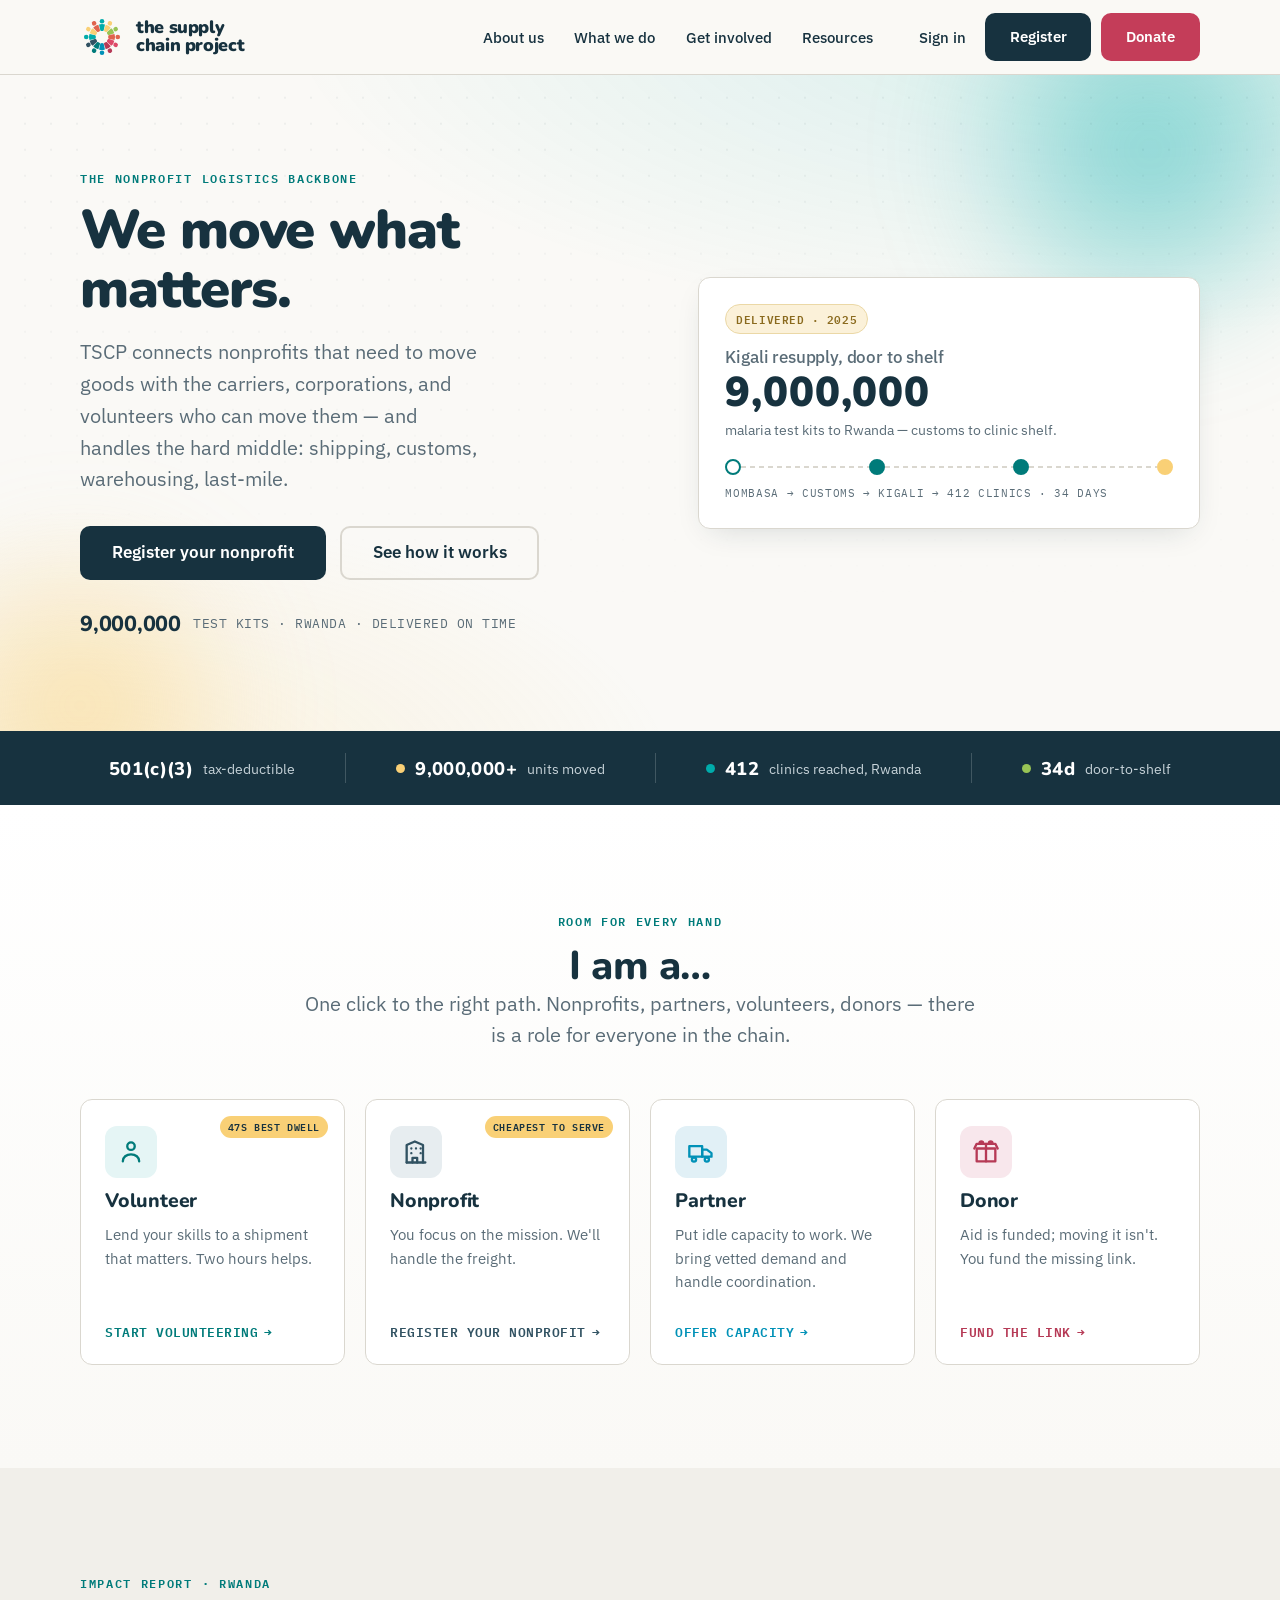
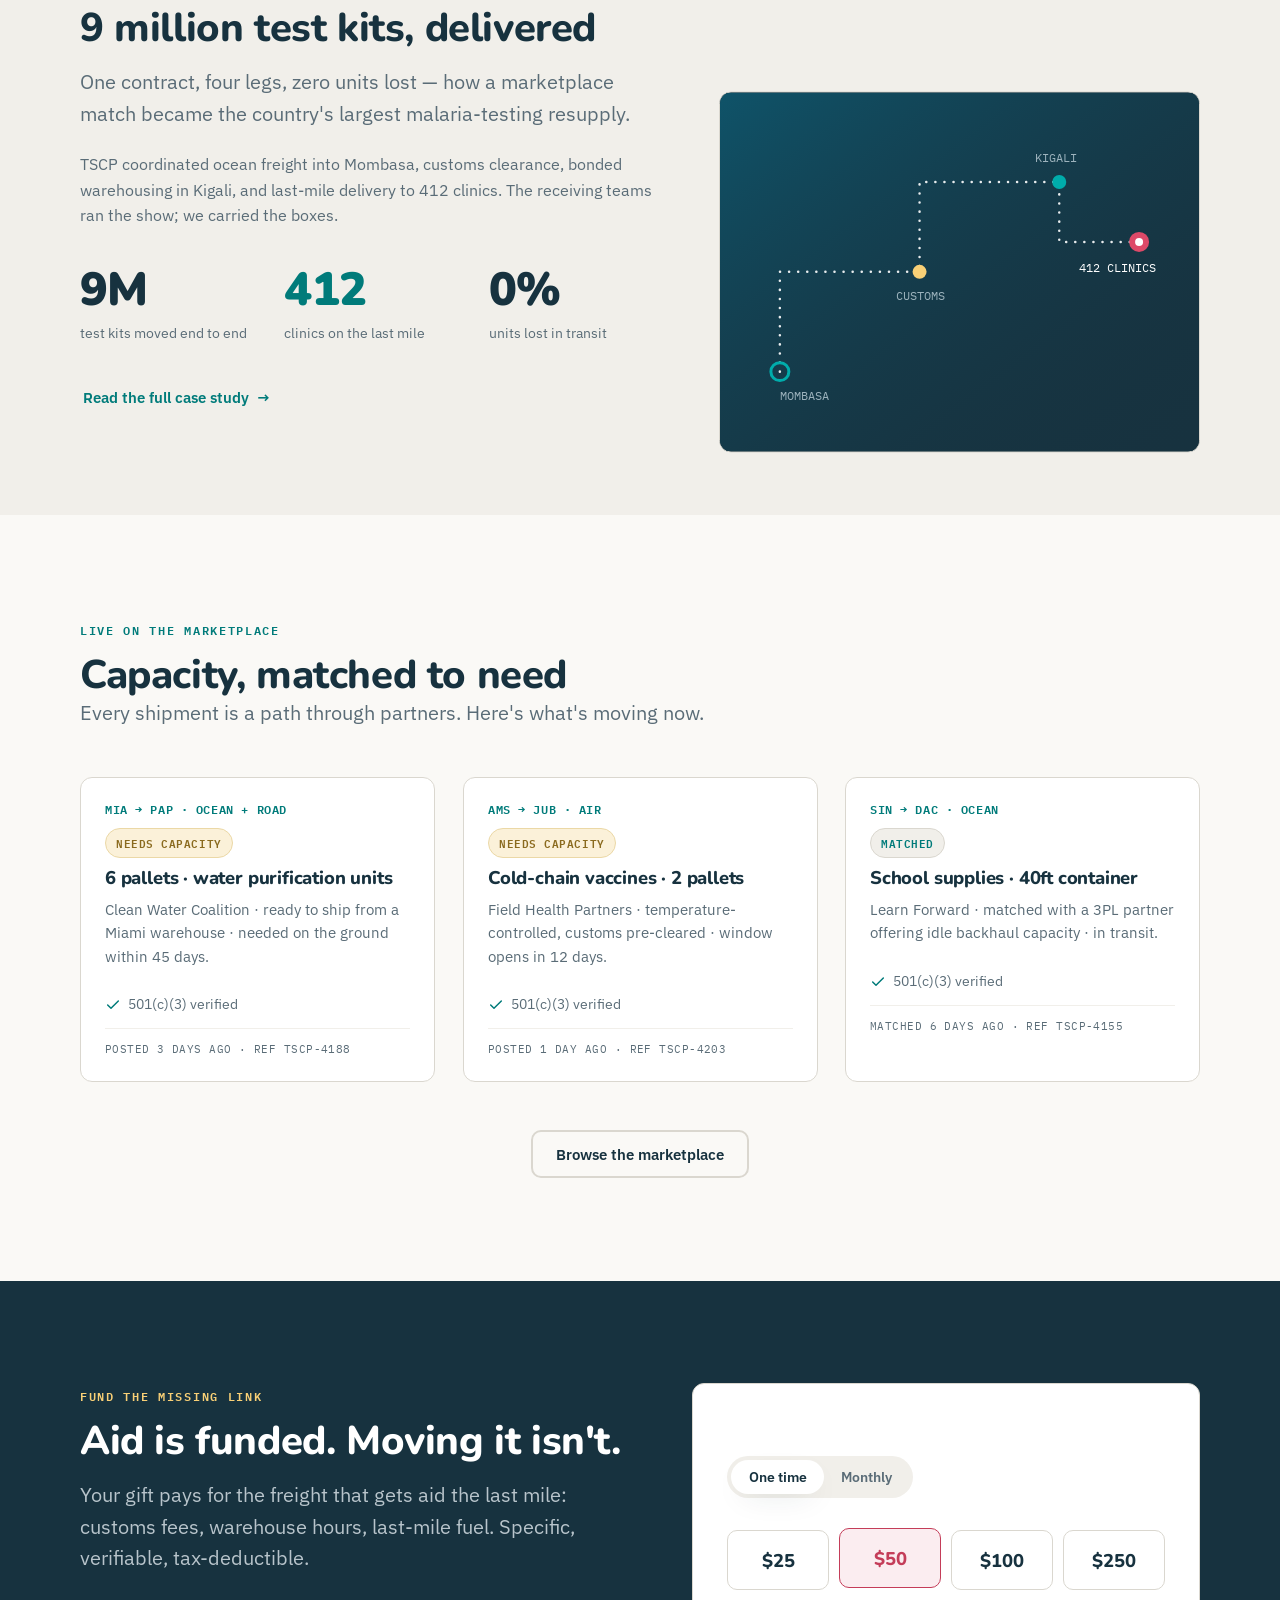
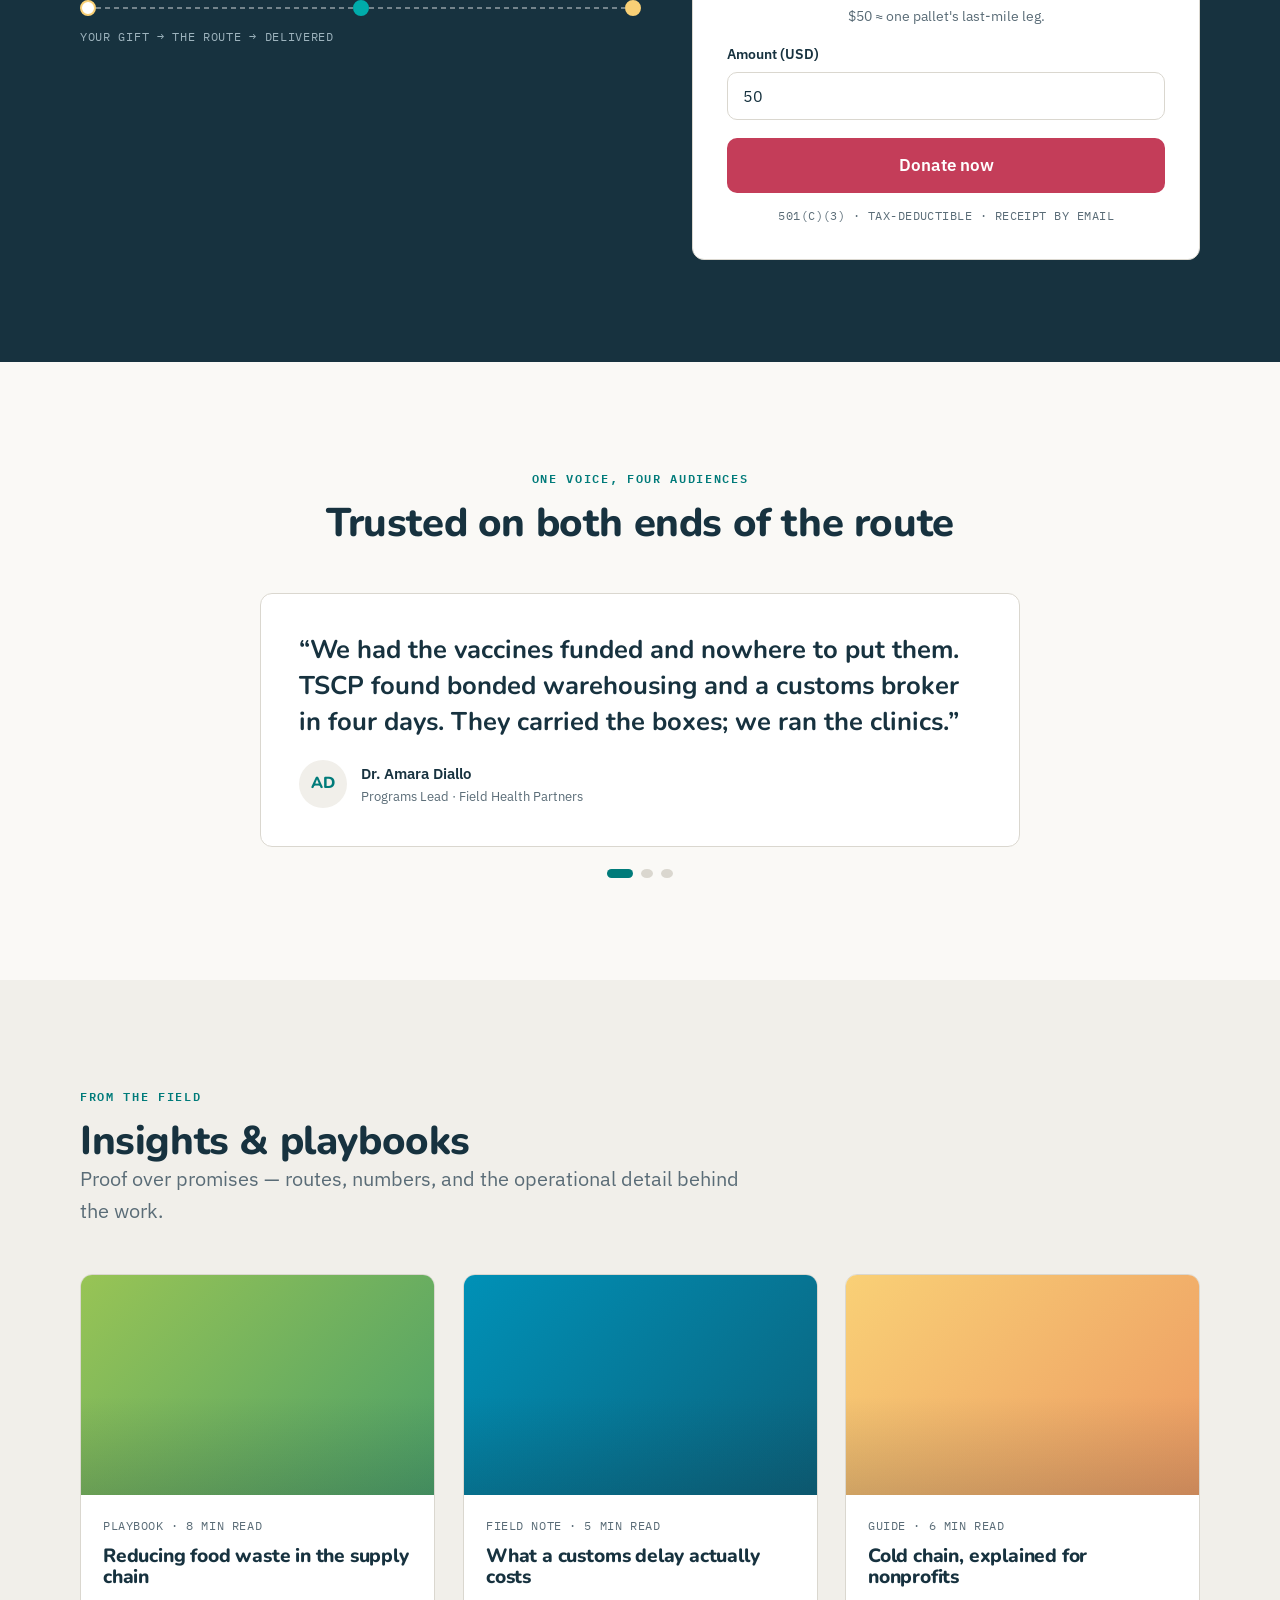
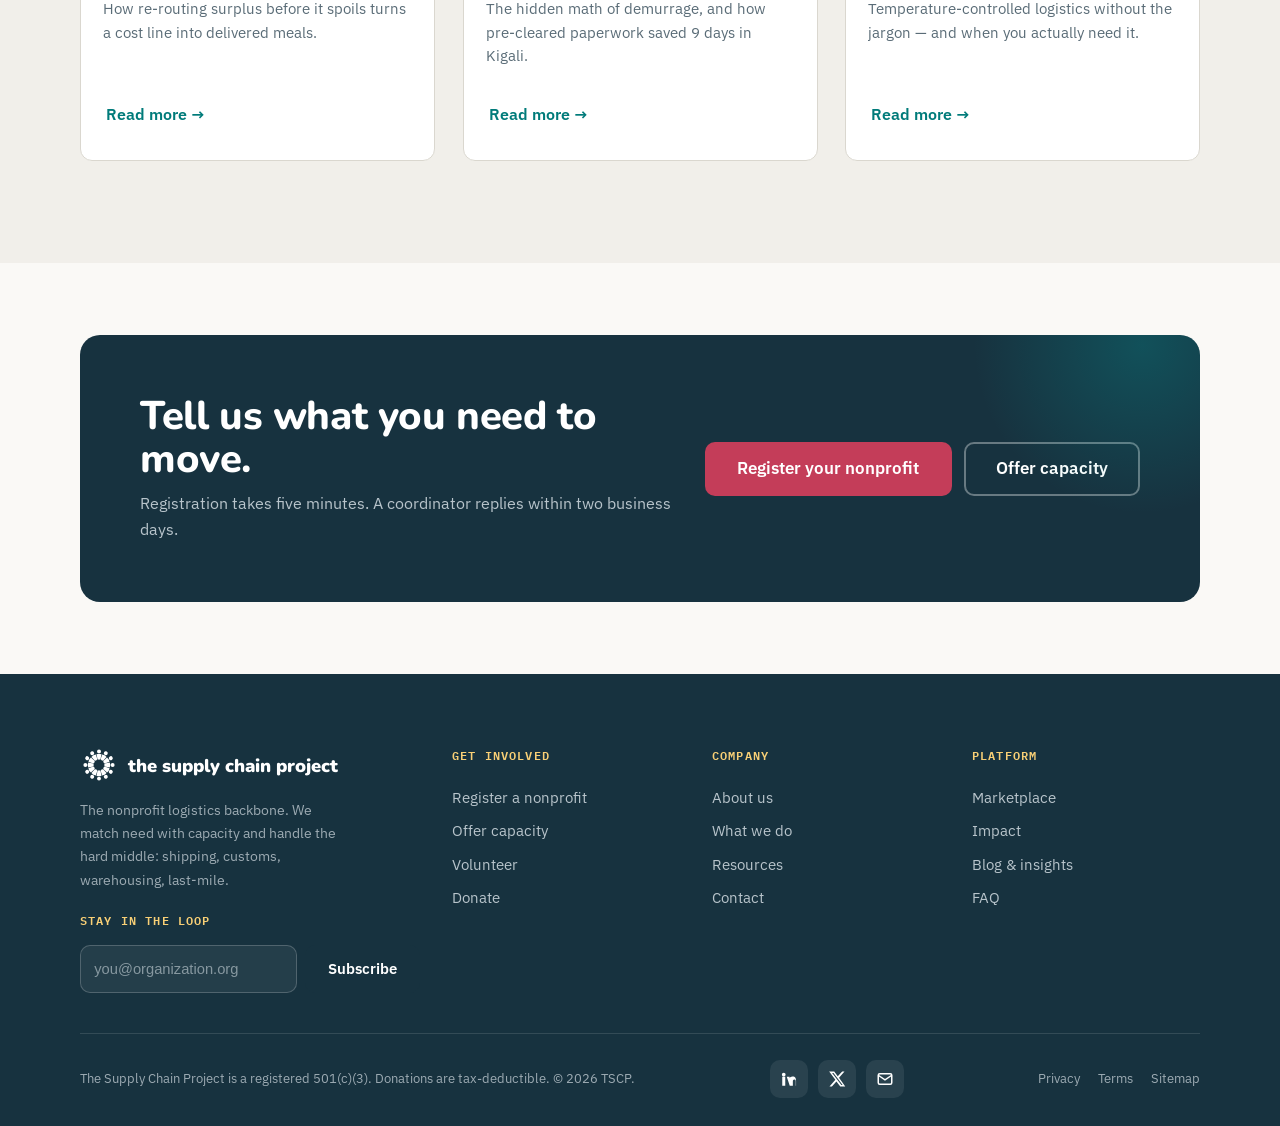
==== index.html @ 17cadeb1 "files added" ====
<!DOCTYPE html>
<html lang="en">
<head>
<meta charset="UTF-8">
<meta name="viewport" content="width=device-width, initial-scale=1.0">
<title>Nonprofit Logistics, Handled | The Supply Chain Project</title>
<meta name="description" content="TSCP connects nonprofits that need to move goods with the carriers, corporations, and volunteers who can move them — and handles the hard middle: shipping, customs, warehousing, last-mile.">
<link rel="canonical" href="https://tscp.org/">
<link rel="icon" href="images/logo/tscp-mark-full-color.svg" type="image/svg+xml">
<link rel="preconnect" href="https://fonts.googleapis.com">
<link rel="preconnect" href="https://fonts.gstatic.com" crossorigin>
<link href="https://fonts.googleapis.com/css2?family=Nunito:wght@700;800;900&family=IBM+Plex+Sans:wght@400;500;600&family=IBM+Plex+Mono:wght@400;500;600&display=swap" rel="stylesheet">
<link rel="stylesheet" href="css/styles.css">
<link rel="stylesheet" href="css/responsive.css">
<script type="application/ld+json">
{"@context":"https://schema.org","@type":"NGO","name":"The Supply Chain Project","alternateName":"TSCP","url":"https://tscp.org/","logo":"https://tscp.org/images/logo/tscp-logo-navy.svg","description":"The nonprofit logistics backbone — matching mission with capacity: shipping, customs, warehousing, last-mile.","sameAs":["https://www.linkedin.com/","https://twitter.com/"]}
</script>
</head>
<body>
<a class="skip" href="#main">Skip to content</a>

<!-- ============ HEADER (persistent, every page) ============ -->
<header class="site-header" data-header>
  <div class="container nav">
    <a class="brand" href="index.html" aria-label="The Supply Chain Project — home">
      <img src="images/logo/tscp-mark-full-color.svg" alt="" width="44" height="44">
      <span class="wordmark">the supply<br>chain project</span>
    </a>
    <nav class="nav-links" data-nav-links aria-label="Primary">
      <a href="about.html">About us</a>
      <a href="what-we-do.html">What we do</a>
      <a href="#router">Get involved</a>
      <a href="resources.html">Resources</a>
      <a class="signin" href="#" style="display:none">Sign in</a>
    </nav>
    <div class="nav-actions">
      <a class="signin" href="#">Sign in</a>
      <a class="btn btn-primary" href="nonprofit.html" data-track-click="nav_register">Register</a>
      <a class="btn btn-action" href="donate.html" data-track-click="nav_donate">Donate</a>
      <button class="menu-toggle" data-menu-toggle aria-label="Open menu" aria-expanded="false">
        <svg viewBox="0 0 24 24" fill="none" stroke="currentColor" stroke-width="2.2" stroke-linecap="round"><path d="M3 6h18M3 12h18M3 18h18"/></svg>
      </button>
    </div>
  </div>
</header>
<div class="nav-backdrop" data-nav-backdrop></div>

<main id="main">

  <!-- ============ 02 HERO ============ -->
  <section class="hero hero--home">
    <div class="container hero-grid">
      <div class="hero-copy">
        <span class="overline">The nonprofit logistics backbone</span>
        <h1>We move what matters.</h1>
        <p class="lead">TSCP connects nonprofits that need to move goods with the carriers, corporations, and volunteers who can move them — and handles the hard middle: shipping, customs, warehousing, last-mile.</p>
        <div class="hero-cta">
          <a class="btn btn-primary btn-lg" href="nonprofit.html" data-track-click="hero_register">Register your nonprofit</a>
          <a class="btn btn-secondary btn-lg" href="what-we-do.html">See how it works</a>
        </div>
        <div class="hero-proof">
          <b class="data">9,000,000</b>
          <span>test kits · Rwanda · delivered on time</span>
        </div>
      </div>
      <div class="hero-visual reveal">
        <div class="hero-card">
          <span class="chip gold">Delivered · 2025</span>
          <h3 style="margin:14px 0 6px;font-size:1.05rem;color:var(--slate);font-family:var(--font-body);font-weight:500">Kigali resupply, door to shelf</h3>
          <div class="data" style="font-family:var(--font-display);font-weight:900;font-size:2.6rem;color:var(--navy);line-height:1">9,000,000</div>
          <p style="font-size:.9rem;color:var(--slate);margin-top:4px">malaria test kits to Rwanda — customs to clinic shelf.</p>
          <!-- Route motif: origin -> waypoints -> delivered -->
          <div class="route-steps" style="margin-top:18px" aria-hidden="true">
            <span class="route-step origin"><span class="rdot"></span></span>
            <span class="route-line"></span>
            <span class="route-step done"><span class="rdot"></span></span>
            <span class="route-line"></span>
            <span class="route-step done"><span class="rdot"></span></span>
            <span class="route-line"></span>
            <span class="route-step done"><span class="rdot" style="background:var(--gold);border-color:var(--gold)"></span></span>
          </div>
          <div class="data" style="font-size:.68rem;letter-spacing:.06em;text-transform:uppercase;color:var(--slate);margin-top:10px">Mombasa → customs → Kigali → 412 clinics · 34 days</div>
        </div>
      </div>
    </div>
  </section>

  <!-- ============ 03 TRUST STRIP ============ -->
  <div class="trust-strip">
    <div class="container">
      <div class="trust-item"><b class="data">501(c)(3)</b><span>tax-deductible</span></div>
      <div class="trust-divider"></div>
      <div class="trust-item"><span class="dot" style="background:var(--gold)"></span><b class="data" data-count="9000000" data-suffix="+">0</b><span>units moved</span></div>
      <div class="trust-divider"></div>
      <div class="trust-item"><span class="dot" style="background:var(--teal)"></span><b class="data" data-count="412">0</b><span>clinics reached, Rwanda</span></div>
      <div class="trust-divider"></div>
      <div class="trust-item"><span class="dot" style="background:var(--leaf)"></span><b class="data" data-count="34" data-suffix="d">0</b><span>door-to-shelf</span></div>
    </div>
  </div>

  <!-- ============ 04 AUDIENCE ROUTER (the core) ============ -->
  <section class="section router" id="router">
    <div class="container">
      <div class="section-head center">
        <span class="overline">Room for every hand</span>
        <h2>I am a&hellip;</h2>
        <p class="lead">One click to the right path. Nonprofits, partners, volunteers, donors — there is a role for everyone in the chain.</p>
      </div>
      <div class="router-cards">

        <a class="route-card rc-volunteer reveal" href="volunteer.html" data-track-click="router_volunteer">
          <span class="proven">47s best dwell</span>
          <span class="rc-icon">
            <svg viewBox="0 0 24 24" fill="none" stroke="currentColor" stroke-width="2" stroke-linecap="round" stroke-linejoin="round"><circle cx="12" cy="7" r="3.2"/><path d="M5 20c0-3.6 3.1-6 7-6s7 2.4 7 6"/></svg>
          </span>
          <h3>Volunteer</h3>
          <p>Lend your skills to a shipment that matters. Two hours helps.</p>
          <span class="rc-go">Start volunteering <span class="arw">&rarr;</span></span>
        </a>

        <a class="route-card rc-nonprofit reveal" href="nonprofit.html" data-track-click="router_nonprofit">
          <span class="proven">Cheapest to serve</span>
          <span class="rc-icon">
            <svg viewBox="0 0 24 24" fill="none" stroke="currentColor" stroke-width="2" stroke-linecap="round" stroke-linejoin="round"><path d="M4 21V6l7-3 7 3v15"/><path d="M4 21h16"/><path d="M9 21v-4h4v4"/><path d="M8 9h.01M12 9h.01M16 9h.01M8 13h.01M16 13h.01"/></svg>
          </span>
          <h3>Nonprofit</h3>
          <p>You focus on the mission. We'll handle the freight.</p>
          <span class="rc-go">Register your nonprofit <span class="arw">&rarr;</span></span>
        </a>

        <a class="route-card rc-partner reveal" href="partner.html" data-track-click="router_partner">
          <span class="rc-icon">
            <svg viewBox="0 0 24 24" fill="none" stroke="currentColor" stroke-width="2" stroke-linecap="round" stroke-linejoin="round"><path d="M2 7h11v9H2z"/><path d="M13 10h4l4 3v3h-8z"/><circle cx="6" cy="18.5" r="1.8"/><circle cx="17" cy="18.5" r="1.8"/></svg>
          </span>
          <h3>Partner</h3>
          <p>Put idle capacity to work. We bring vetted demand and handle coordination.</p>
          <span class="rc-go">Offer capacity <span class="arw">&rarr;</span></span>
        </a>

        <a class="route-card rc-donor reveal" href="donate.html" data-track-click="router_donor">
          <span class="rc-icon">
            <svg viewBox="0 0 24 24" fill="none" stroke="currentColor" stroke-width="2" stroke-linecap="round" stroke-linejoin="round"><path d="M4 9h16v11H4z"/><path d="M2 9l2-4h16l2 4"/><path d="M12 5v15"/><path d="M8 5c-1.5 0-2.5-2 0-2s1.5 2 0 2zM16 5c1.5 0 2.5-2 0-2s-1.5 2 0 2z"/></svg>
          </span>
          <h3>Donor</h3>
          <p>Aid is funded; moving it isn't. You fund the missing link.</p>
          <span class="rc-go">Fund the link <span class="arw">&rarr;</span></span>
        </a>

      </div>
    </div>
  </section>

  <!-- ============ 05 IMPACT / CASE STUDY ============ -->
  <section class="section section--mist">
    <div class="container impact-feature">
      <div class="impact-copy reveal">
        <span class="overline">Impact report · Rwanda</span>
        <h2>9 million test kits, delivered</h2>
        <p class="lead" style="margin:1rem 0 1.4rem">One contract, four legs, zero units lost — how a marketplace match became the country's largest malaria-testing resupply.</p>
        <p style="color:var(--slate)">TSCP coordinated ocean freight into Mombasa, customs clearance, bonded warehousing in Kigali, and last-mile delivery to 412 clinics. The receiving teams ran the show; we carried the boxes.</p>
        <div class="stats" style="grid-template-columns:repeat(3,1fr);margin-top:2rem">
          <div class="stat"><div class="num data" data-count="9" data-suffix="M">0</div><div class="label">test kits moved end to end</div></div>
          <div class="stat"><div class="num data teal" data-count="412">0</div><div class="label">clinics on the last mile</div></div>
          <div class="stat"><div class="num data" data-count="0" data-suffix="%">0</div><div class="label">units lost in transit</div></div>
        </div>
        <a class="btn btn-quiet mt-2" href="about.html">Read the full case study <span class="arw">&rarr;</span></a>
      </div>
      <div class="impact-media reveal" aria-hidden="true">
        <!-- On-brand illustrative route panel (swap for a licensed photograph with the Harbor scrim) -->
        <svg viewBox="0 0 480 360" width="100%" height="100%" preserveAspectRatio="xMidYMid slice" style="display:block">
          <rect width="480" height="360" fill="#17323F"/>
          <rect width="480" height="360" fill="url(#g1)"/>
          <defs><linearGradient id="g1" x1="0" y1="0" x2="1" y2="1"><stop offset="0" stop-color="#0091B7" stop-opacity=".35"/><stop offset="1" stop-color="#17323F" stop-opacity="0"/></linearGradient></defs>
          <!-- route -->
          <g fill="none" stroke="#FFFFFF" stroke-width="2.5" stroke-linecap="round" stroke-dasharray="0.1 9" opacity=".9">
            <polyline points="60,280 60,180 200,180 200,90 340,90 340,150 420,150"/>
          </g>
          <circle cx="60" cy="280" r="9" fill="none" stroke="#00ACAB" stroke-width="3"/>
          <circle cx="200" cy="180" r="7" fill="#F9D076"/>
          <circle cx="340" cy="90" r="7" fill="#00ACAB"/>
          <circle cx="420" cy="150" r="10" fill="#DD4968"/><circle cx="420" cy="150" r="4" fill="#fff"/>
          <text x="60" y="308" fill="#9DB3BD" font-family="'IBM Plex Mono',monospace" font-size="12">MOMBASA</text>
          <text x="176" y="208" fill="#9DB3BD" font-family="'IBM Plex Mono',monospace" font-size="12">CUSTOMS</text>
          <text x="316" y="70" fill="#9DB3BD" font-family="'IBM Plex Mono',monospace" font-size="12">KIGALI</text>
          <text x="360" y="180" fill="#fff" font-family="'IBM Plex Mono',monospace" font-size="12">412 CLINICS</text>
        </svg>
      </div>
    </div>
  </section>

  <!-- ============ MARKETPLACE: live needs (deep links, holds attention) ============ -->
  <section class="section">
    <div class="container">
      <div class="section-head">
        <span class="overline">Live on the marketplace</span>
        <h2>Capacity, matched to need</h2>
        <p class="lead">Every shipment is a path through partners. Here's what's moving now.</p>
      </div>
      <div class="grid g-3">
        <div class="need-card reveal">
          <span class="route-chip data">MIA &rarr; PAP · ocean + road</span>
          <span class="chip gold">Needs capacity</span>
          <h3>6 pallets · water purification units</h3>
          <p style="color:var(--slate);font-size:.92rem">Clean Water Coalition · ready to ship from a Miami warehouse · needed on the ground within 45 days.</p>
          <span class="verify"><svg viewBox="0 0 24 24" fill="none" stroke="currentColor" stroke-width="2.2" stroke-linecap="round" stroke-linejoin="round"><path d="M20 6 9 17l-5-5"/></svg> 501(c)(3) verified</span>
          <span class="posted">Posted 3 days ago · ref TSCP-4188</span>
        </div>
        <div class="need-card reveal">
          <span class="route-chip data">AMS &rarr; JUB · air</span>
          <span class="chip gold">Needs capacity</span>
          <h3>Cold-chain vaccines · 2 pallets</h3>
          <p style="color:var(--slate);font-size:.92rem">Field Health Partners · temperature-controlled, customs pre-cleared · window opens in 12 days.</p>
          <span class="verify"><svg viewBox="0 0 24 24" fill="none" stroke="currentColor" stroke-width="2.2" stroke-linecap="round" stroke-linejoin="round"><path d="M20 6 9 17l-5-5"/></svg> 501(c)(3) verified</span>
          <span class="posted">Posted 1 day ago · ref TSCP-4203</span>
        </div>
        <div class="need-card reveal">
          <span class="route-chip data">SIN &rarr; DAC · ocean</span>
          <span class="chip">Matched</span>
          <h3>School supplies · 40ft container</h3>
          <p style="color:var(--slate);font-size:.92rem">Learn Forward · matched with a 3PL partner offering idle backhaul capacity · in transit.</p>
          <span class="verify"><svg viewBox="0 0 24 24" fill="none" stroke="currentColor" stroke-width="2.2" stroke-linecap="round" stroke-linejoin="round"><path d="M20 6 9 17l-5-5"/></svg> 501(c)(3) verified</span>
          <span class="posted">Matched 6 days ago · ref TSCP-4155</span>
        </div>
      </div>
      <div class="text-center mt-3">
        <a class="btn btn-secondary" href="partner.html">Browse the marketplace</a>
      </div>
    </div>
  </section>

  <!-- ============ 06 DONATION BLOCK ============ -->
  <section class="section section--navy">
    <div class="container lp-split">
      <div class="reveal">
        <span class="overline on-dark">Fund the missing link</span>
        <h2>Aid is funded. Moving it isn't.</h2>
        <p class="lead" style="margin-top:1rem">Your gift pays for the freight that gets aid the last mile: customs fees, warehouse hours, last-mile fuel. Specific, verifiable, tax-deductible.</p>
        <div class="route-steps" style="margin-top:26px" aria-hidden="true">
          <span class="route-step origin"><span class="rdot" style="border-color:var(--gold)"></span></span>
          <span class="route-line" style="background-image:linear-gradient(90deg,rgba(255,255,255,.4) 60%,transparent 0)"></span>
          <span class="route-step done"><span class="rdot" style="background:var(--teal);border-color:var(--teal)"></span></span>
          <span class="route-line" style="background-image:linear-gradient(90deg,rgba(255,255,255,.4) 60%,transparent 0)"></span>
          <span class="route-step done"><span class="rdot" style="background:var(--gold);border-color:var(--gold)"></span></span>
        </div>
        <p class="data" style="font-size:.72rem;letter-spacing:.06em;text-transform:uppercase;color:#9DB3BD;margin-top:12px">Your gift &rarr; the route &rarr; delivered</p>
      </div>

      <div class="donate-module" data-donate>
        <h3 style="font-size:1.25rem">Give to the freight fund</h3>
        <div class="toggle mt-1" role="group" aria-label="Gift frequency">
          <button type="button" class="active">One time</button>
          <button type="button">Monthly</button>
        </div>
        <div class="amount-grid">
          <button type="button" class="amount" data-value="25">$25</button>
          <button type="button" class="amount active" data-value="50">$50</button>
          <button type="button" class="amount" data-value="100">$100</button>
          <button type="button" class="amount" data-value="250">$250</button>
        </div>
        <p class="amount-hint">$50 ≈ one pallet's last-mile leg.</p>
        <form data-convert-form data-event="donate_start" data-page="/donate">
          <div class="field">
            <label for="d-amount">Amount (USD)</label>
            <input id="d-amount" type="number" min="1" value="50" data-custom-amount required>
          </div>
          <a class="btn btn-action btn-block btn-lg" href="donate.html" data-track-click="donate_module_cta">Donate now</a>
        </form>
        <p class="form-note">501(c)(3) · tax-deductible · receipt by email</p>
      </div>
    </div>
  </section>

  <!-- ============ TESTIMONIALS ============ -->
  <section class="section">
    <div class="container">
      <div class="section-head center">
        <span class="overline">One voice, four audiences</span>
        <h2>Trusted on both ends of the route</h2>
      </div>
      <div class="slider" data-slider>
        <div class="slider-track">
          <div class="slide"><div class="quote-card" style="max-width:760px;margin-inline:auto">
            <blockquote>&ldquo;We had the vaccines funded and nowhere to put them. TSCP found bonded warehousing and a customs broker in four days. They carried the boxes; we ran the clinics.&rdquo;</blockquote>
            <div class="quote-by"><span class="av">AD</span><div><div class="who">Dr. Amara Diallo</div><div class="role">Programs Lead · Field Health Partners</div></div></div>
          </div></div>
          <div class="slide"><div class="quote-card" style="max-width:760px;margin-inline:auto">
            <blockquote>&ldquo;We had idle backhaul capacity every week. TSCP brought vetted demand and handled all the coordination. Our trucks moved aid instead of air.&rdquo;</blockquote>
            <div class="quote-by"><span class="av">MR</span><div><div class="who">Marcus Reyes</div><div class="role">Operations Director · Meridian 3PL</div></div></div>
          </div></div>
          <div class="slide"><div class="quote-card" style="max-width:760px;margin-inline:auto">
            <blockquote>&ldquo;Two hours a week reviewing customs manifests. It's the most concrete volunteering I've done — I can see exactly which shipment I helped clear.&rdquo;</blockquote>
            <div class="quote-by"><span class="av">SK</span><div><div class="who">Sana Khan</div><div class="role">Volunteer · Logistics student</div></div></div>
          </div></div>
        </div>
        <div class="slider-dots" role="tablist" aria-label="Testimonials"></div>
      </div>
    </div>
  </section>

  <!-- ============ 07 FEATURED CONTENT (deep links) ============ -->
  <section class="section section--mist">
    <div class="container">
      <div class="section-head">
        <span class="overline">From the field</span>
        <h2>Insights &amp; playbooks</h2>
        <p class="lead">Proof over promises — routes, numbers, and the operational detail behind the work.</p>
      </div>
      <div class="grid g-3">
        <a class="card reveal" href="resources.html">
          <div class="card-media" style="background:linear-gradient(135deg,#98C455,#007B7A)"></div>
          <div class="card-body">
            <span class="card-meta">Playbook · 8 min read</span>
            <h3>Reducing food waste in the supply chain</h3>
            <p>How re-routing surplus before it spoils turns a cost line into delivered meals.</p>
            <span class="btn-quiet">Read more <span class="arw">&rarr;</span></span>
          </div>
        </a>
        <a class="card reveal" href="resources.html">
          <div class="card-media" style="background:linear-gradient(135deg,#0091B7,#17323F)"></div>
          <div class="card-body">
            <span class="card-meta">Field note · 5 min read</span>
            <h3>What a customs delay actually costs</h3>
            <p>The hidden math of demurrage, and how pre-cleared paperwork saved 9 days in Kigali.</p>
            <span class="btn-quiet">Read more <span class="arw">&rarr;</span></span>
          </div>
        </a>
        <a class="card reveal" href="resources.html">
          <div class="card-media" style="background:linear-gradient(135deg,#F9D076,#E0644E)"></div>
          <div class="card-body">
            <span class="card-meta">Guide · 6 min read</span>
            <h3>Cold chain, explained for nonprofits</h3>
            <p>Temperature-controlled logistics without the jargon — and when you actually need it.</p>
            <span class="btn-quiet">Read more <span class="arw">&rarr;</span></span>
          </div>
        </a>
      </div>
    </div>
  </section>

  <!-- ============ CTA BAND ============ -->
  <section class="section--tight">
    <div class="container">
      <div class="cta-band reveal">
        <div>
          <h2>Tell us what you need to move.</h2>
          <p>Registration takes five minutes. A coordinator replies within two business days.</p>
        </div>
        <div class="cta-actions">
          <a class="btn btn-action btn-lg" href="nonprofit.html" data-track-click="band_register">Register your nonprofit</a>
          <a class="btn btn-secondary on-dark btn-lg" href="partner.html">Offer capacity</a>
        </div>
      </div>
    </div>
  </section>

</main>

<!-- ============ 08 FOOTER (full nav for SEO + orientation) ============ -->
<footer class="site-footer">
  <div class="container">
    <div class="footer-top">
      <div class="footer-brand">
        <div class="wordmark"><img src="images/logo/tscp-mark-white.svg" alt="">the supply chain project</div>
        <p>The nonprofit logistics backbone. We match need with capacity and handle the hard middle: shipping, customs, warehousing, last-mile.</p>
        <div class="newsletter">
          <div class="footer-col" style="margin:0"><h4>Stay in the loop</h4></div>
          <form data-convert-form data-event="email_signup" data-page="footer">
            <input type="email" placeholder="you@organization.org" aria-label="Email address" required>
            <button class="btn btn-primary" type="submit">Subscribe</button>
          </form>
        </div>
      </div>
      <div class="footer-col">
        <h4>Get involved</h4>
        <a href="nonprofit.html">Register a nonprofit</a>
        <a href="partner.html">Offer capacity</a>
        <a href="volunteer.html">Volunteer</a>
        <a href="donate.html">Donate</a>
      </div>
      <div class="footer-col">
        <h4>Company</h4>
        <a href="about.html">About us</a>
        <a href="what-we-do.html">What we do</a>
        <a href="resources.html">Resources</a>
        <a href="contact.html">Contact</a>
      </div>
      <div class="footer-col">
        <h4>Platform</h4>
        <a href="partner.html">Marketplace</a>
        <a href="about.html">Impact</a>
        <a href="resources.html">Blog &amp; insights</a>
        <a href="resources.html">FAQ</a>
      </div>
    </div>
    <div class="footer-bottom">
      <div class="trust-line">The Supply Chain Project is a registered 501(c)(3). Donations are tax-deductible. &copy; <span data-year>2026</span> TSCP.</div>
      <div class="socials" aria-label="Social links">
        <a href="#" aria-label="LinkedIn"><svg viewBox="0 0 24 24" fill="currentColor"><path d="M4.98 3.5a2.5 2.5 0 1 0 0 5 2.5 2.5 0 0 0 0-5zM3 9h4v12H3zM9 9h3.8v1.7h.05c.53-1 1.83-2.05 3.77-2.05 4.03 0 4.78 2.65 4.78 6.1V21H21v-5.4c0-1.3 0-2.95-1.8-2.95s-2.07 1.4-2.07 2.85V21H13z"/></svg></a>
        <a href="#" aria-label="X"><svg viewBox="0 0 24 24" fill="currentColor"><path d="M18.9 2H22l-7.3 8.3L23 22h-6.6l-5.2-6.8L5.2 22H2l7.8-8.9L1.5 2h6.8l4.7 6.2zM17.8 20h1.7L7.3 4H5.5z"/></svg></a>
        <a href="#" aria-label="Newsletter"><svg viewBox="0 0 24 24" fill="none" stroke="currentColor" stroke-width="2"><rect x="3" y="5" width="18" height="14" rx="2"/><path d="m3 7 9 6 9-6"/></svg></a>
      </div>
      <div class="legal">
        <a href="#">Privacy</a><a href="#">Terms</a><a href="404.html">Sitemap</a>
      </div>
    </div>
  </div>
</footer>

<script src="js/main.js"></script>
</body>
</html>
---- css/styles.css ----
/* ============================================================
   THE SUPPLY CHAIN PROJECT — styles.css
   Design system built from TSCP Brand Guidelines v1.0 (July 2026)
   Palette proportions: Neutrals 60 · Navy 25 · Teal 8 · Gold 4 · Red 3
   Signal Red is reserved for Donate / Register actions ONLY.
   ============================================================ */

/* ---------- 1. DESIGN TOKENS ---------- */
:root{
  /* Brand core */
  --navy:#17323F;        /* Harbor Navy — primary structure/text */
  --night:#10222B;       /* deep bg / hover */
  --teal:#00ACAB;        /* Route Teal — accents, hovers */
  --teal-deep:#007B7A;   /* Deep Teal — teal-as-text on white */
  --gold:#F9D076;        /* Cargo Gold — badges, highlights */
  --red:#C43D59;         /* Signal Red — ACTION ONLY */
  --red-hover:#a93049;

  /* Neutrals */
  --white:#FFFFFF;
  --paper:#FAF9F6;       /* page background */
  --mist:#F1EFEA;        /* wells / alt sections */
  --cloud:#DAD7CF;       /* borders */
  --slate:#5A6C77;       /* secondary text */

  /* Network palette — charts / illustration only */
  --coral:#E0644E; --raspberry:#DD4968; --crimson:#B63A56;
  --leaf:#98C455; --sky:#0091B7; --petrol:#315262;

  /* Typography */
  --font-display:'Nunito', 'IBM Plex Sans', 'Segoe UI', sans-serif;
  --font-body:'IBM Plex Sans', 'Segoe UI', sans-serif;
  --font-mono:'IBM Plex Mono', ui-monospace, monospace;

  /* Radii & shadows (cards: no shadow, 1px cloud border, radius 12) */
  --r-sm:8px; --r-md:10px; --r-lg:12px; --r-xl:20px;
  --shadow-soft:0 10px 30px -12px rgba(23,50,63,.18);
  --shadow-lift:0 18px 46px -18px rgba(23,50,63,.28);

  /* Spacing / layout */
  --maxw:1200px;
  --gutter:clamp(20px,5vw,40px);
  --section-y:clamp(56px,8vw,104px);

  --ease:cubic-bezier(.22,.61,.36,1);
}

/* ---------- 2. RESET / BASE ---------- */
*{box-sizing:border-box}
html{scroll-behavior:smooth;-webkit-text-size-adjust:100%}
body{
  margin:0;background:var(--paper);color:var(--navy);
  font-family:var(--font-body);font-size:16px;line-height:1.6;
  -webkit-font-smoothing:antialiased;text-rendering:optimizeLegibility;
  overflow-x:hidden;
}
img,svg{max-width:100%;display:block}
a{color:var(--teal-deep);text-decoration:none}
button{font-family:inherit;cursor:pointer}
ul{list-style:none;margin:0;padding:0}
h1,h2,h3,h4,p{margin:0}
::selection{background:var(--gold);color:var(--navy)}

/* ---------- 3. TYPOGRAPHY ---------- */
h1,h2,h3{font-family:var(--font-display);font-weight:800;line-height:1.08;
  letter-spacing:-.01em;color:var(--navy)}
h1{font-size:clamp(2.2rem,5.2vw,3.4rem);font-weight:900;letter-spacing:-.02em}
h2{font-size:clamp(1.75rem,3.6vw,2.5rem)}
h3{font-size:clamp(1.25rem,2vw,1.6rem)}
.lead{font-size:clamp(1.05rem,1.6vw,1.28rem);line-height:1.55;color:var(--slate)}
p{margin-bottom:1rem}
p:last-child{margin-bottom:0}
strong{font-weight:600;color:var(--navy)}

.overline{font-family:var(--font-mono);font-weight:600;font-size:.75rem;
  letter-spacing:.14em;text-transform:uppercase;color:var(--teal-deep);
  display:inline-block;margin-bottom:.85rem}
.overline.on-dark{color:var(--gold)}
.data{font-family:var(--font-mono);letter-spacing:.02em}

/* ---------- 4. LAYOUT ---------- */
.container{width:100%;max-width:var(--maxw);margin-inline:auto;
  padding-inline:var(--gutter)}
.section{padding-block:var(--section-y)}
.section--tight{padding-block:clamp(40px,6vw,72px)}
.section--paper{background:var(--paper)}
.section--mist{background:var(--mist)}
.section--navy{background:var(--navy);color:var(--white)}
.section--navy h1,.section--navy h2,.section--navy h3{color:var(--white)}
.section--navy .lead{color:#B8C4CB}
.section--night{background:var(--night);color:var(--white)}
.section-head{max-width:680px;margin-bottom:clamp(2rem,4vw,3rem)}
.section-head.center{margin-inline:auto;text-align:center}
.grid{display:grid;gap:clamp(18px,2.4vw,28px)}
.g-2{grid-template-columns:repeat(2,1fr)}
.g-3{grid-template-columns:repeat(3,1fr)}
.g-4{grid-template-columns:repeat(4,1fr)}
.eyebrow-row{display:flex;align-items:center;gap:14px;flex-wrap:wrap}

/* ---------- 5. BUTTONS ---------- */
.btn{display:inline-flex;align-items:center;justify-content:center;gap:.5em;
  font-family:var(--font-body);font-weight:600;font-size:.95rem;
  padding:.85em 1.5em;border-radius:var(--r-md);border:2px solid transparent;
  min-height:48px;transition:transform .18s var(--ease),background .18s,
  box-shadow .18s,border-color .18s,color .18s;white-space:nowrap;line-height:1}
.btn:active{transform:translateY(1px)}
.btn-primary{background:var(--navy);color:var(--white)}
.btn-primary:hover{background:var(--night);color:#fff}
.btn-action{background:var(--red);color:var(--white)}       /* Donate/Register only */
.btn-action:hover{background:var(--red-hover);color:#fff}
.btn-secondary{background:transparent;color:var(--navy);border-color:var(--cloud)}
.btn-secondary:hover{background:var(--mist);border-color:var(--slate)}
.btn-secondary.on-dark{color:#fff;border-color:rgba(255,255,255,.35)}
.btn-secondary.on-dark:hover{background:rgba(255,255,255,.1);border-color:#fff}
.btn-quiet{background:none;color:var(--teal-deep);padding:.5em .2em;min-height:auto;
  border:none;font-weight:600}
.btn-quiet:hover{color:var(--navy)}
.btn-quiet .arw{transition:transform .2s var(--ease)}
.btn-quiet:hover .arw{transform:translateX(4px)}
.btn-lg{font-size:1.05rem;padding:1em 1.8em;min-height:54px}
.btn-block{width:100%}

/* visible focus everywhere (accessibility §09) */
:focus-visible{outline:3px solid var(--teal);outline-offset:2px;border-radius:4px}
.section--navy :focus-visible,.hero--photo :focus-visible{outline-color:var(--gold)}

/* ---------- 6. HEADER (persistent, every page) ---------- */
.site-header{position:sticky;top:0;z-index:100;background:rgba(250,249,246,.9);
  backdrop-filter:saturate(140%) blur(10px);border-bottom:1px solid var(--cloud);
  transition:box-shadow .25s,padding .25s}
.site-header.scrolled{box-shadow:0 6px 24px -14px rgba(23,50,63,.4)}
.nav{display:flex;align-items:center;gap:24px;min-height:74px}
.brand{display:flex;align-items:center;gap:12px;margin-right:auto}
.brand img{width:44px;height:44px}
.brand .wordmark{font-family:var(--font-display);font-weight:900;font-size:1.12rem;
  color:var(--navy);letter-spacing:-.02em;line-height:1;white-space:nowrap}
.brand .wordmark span{color:var(--teal-deep)}
.nav-links{display:flex;align-items:center;gap:6px}
.nav-links a{color:var(--navy);font-weight:500;font-size:.96rem;padding:.5em .8em;
  border-radius:var(--r-sm);position:relative}
.nav-links a:hover{color:var(--teal-deep);background:var(--mist)}
.nav-links a[aria-current="page"]{color:var(--teal-deep)}
.nav-actions{display:flex;align-items:center;gap:10px}
.nav-actions .signin{color:var(--navy);font-weight:500;font-size:.95rem;padding:.5em .6em}
.nav-actions .signin:hover{color:var(--teal-deep)}
.ext-arrow{font-size:.8em;opacity:.7}
.menu-toggle{display:none;background:none;border:none;width:44px;height:44px;
  align-items:center;justify-content:center;color:var(--navy)}
.menu-toggle svg{width:26px;height:26px}

/* ---------- 7. HERO ---------- */
.hero{position:relative;overflow:hidden;padding-block:clamp(48px,7vw,92px)}
.hero--home{background:
  radial-gradient(120% 90% at 88% -10%,rgba(0,172,171,.14),transparent 55%),
  radial-gradient(90% 80% at 6% 108%,rgba(249,208,118,.20),transparent 52%),
  var(--paper)}
.hero-grid{display:grid;grid-template-columns:1.05fr .95fr;gap:clamp(28px,5vw,64px);
  align-items:center}
.hero h1{margin-bottom:1.1rem}
.hero .lead{margin-bottom:1.9rem;max-width:34ch}
.hero-cta{display:flex;gap:14px;flex-wrap:wrap;margin-bottom:1.7rem}
.hero-proof{display:inline-flex;align-items:center;gap:12px;font-family:var(--font-mono);
  font-size:.8rem;letter-spacing:.04em;color:var(--slate);text-transform:uppercase}
.hero-proof b{color:var(--navy);font-family:var(--font-display);font-weight:800;
  font-size:1.35rem;letter-spacing:-.01em}
.hero-visual{position:relative}
.hero-card{background:var(--white);border:1px solid var(--cloud);border-radius:var(--r-lg);
  padding:26px;box-shadow:var(--shadow-soft)}

/* photo-style hero (landing pages) with harbor scrim */
.hero--photo{background:var(--navy);color:#fff;position:relative}
.hero--photo::before{content:"";position:absolute;inset:0;
  background:linear-gradient(115deg,rgba(16,34,43,.94),rgba(23,50,63,.72)),
  radial-gradient(80% 120% at 90% 10%,rgba(0,172,171,.28),transparent 60%);}
.hero--photo .container{position:relative}
.hero--photo h1{color:#fff}
.hero--photo .lead{color:#C6D2D8}

/* ---------- 8. TRUST STRIP ---------- */
.trust-strip{background:var(--navy);color:#fff;padding-block:22px}
.trust-strip .container{display:flex;align-items:center;gap:clamp(20px,4vw,50px);
  flex-wrap:wrap;justify-content:center}
.trust-item{display:flex;align-items:center;gap:10px;font-size:.9rem;color:#C6D2D8}
.trust-item b{font-family:var(--font-display);color:#fff;font-weight:800;font-size:1.15rem}
.trust-item .dot{width:9px;height:9px;border-radius:50%;flex:none}
.trust-divider{width:1px;height:30px;background:rgba(255,255,255,.18)}

/* ---------- 9. AUDIENCE ROUTER ---------- */
.router{background:
  linear-gradient(180deg,var(--white),var(--paper))}
.router-cards{display:grid;grid-template-columns:repeat(4,1fr);gap:20px}
.route-card{position:relative;display:flex;flex-direction:column;gap:12px;
  background:var(--white);border:1px solid var(--cloud);border-radius:var(--r-lg);
  padding:26px 24px 22px;transition:transform .22s var(--ease),
  box-shadow .22s,border-color .22s;overflow:hidden}
.route-card::after{content:"";position:absolute;left:0;top:0;height:4px;width:100%;
  background:var(--accent,var(--teal));transform:scaleX(0);transform-origin:left;
  transition:transform .3s var(--ease)}
.route-card:hover{transform:translateY(-6px);box-shadow:var(--shadow-lift);
  border-color:transparent}
.route-card:hover::after{transform:scaleX(1)}
.route-card .rc-icon{width:52px;height:52px;border-radius:12px;display:grid;
  place-items:center;background:var(--tint,#E5F5F5);color:var(--accent,var(--teal-deep))}
.route-card .rc-icon svg{width:28px;height:28px}
.route-card h3{font-size:1.22rem}
.route-card p{font-size:.92rem;color:var(--slate);flex:1}
.route-card .rc-go{font-family:var(--font-mono);font-size:.8rem;font-weight:600;
  letter-spacing:.04em;color:var(--accent,var(--teal-deep));display:inline-flex;
  align-items:center;gap:6px;text-transform:uppercase}
.route-card .rc-go .arw{transition:transform .2s var(--ease)}
.route-card:hover .rc-go .arw{transform:translateX(4px)}
.route-card .proven{position:absolute;top:16px;right:16px;font-family:var(--font-mono);
  font-size:.62rem;font-weight:600;letter-spacing:.06em;text-transform:uppercase;
  background:var(--gold);color:var(--navy);padding:3px 8px;border-radius:20px}
/* per-audience accents (from network palette, illustration use) */
.rc-volunteer{--accent:var(--teal-deep);--tint:#E5F5F5}
.rc-nonprofit{--accent:var(--petrol);--tint:#E7EDF0}
.rc-partner{--accent:var(--sky);--tint:#E1F0F6}
.rc-donor{--accent:var(--crimson);--tint:#F8E7EC}

/* ---------- 10. STAT / IMPACT ---------- */
.stats{display:grid;grid-template-columns:repeat(4,1fr);gap:clamp(16px,2vw,28px)}
.stat{padding:6px 0}
.stat .num{font-family:var(--font-display);font-weight:900;
  font-size:clamp(2rem,4vw,2.9rem);color:var(--navy);line-height:1;letter-spacing:-.02em}
.section--navy .stat .num,.section--night .stat .num{color:#fff}
.stat .num.teal{color:var(--teal-deep)}
.stat .label{font-size:.9rem;color:var(--slate);margin-top:.5rem;max-width:22ch}
.section--navy .stat .label{color:#AEBBC2}
/* route underline under a stat */
.route-underline{height:14px;margin-top:10px;max-width:150px}

/* impact / case study feature */
.impact-feature{display:grid;grid-template-columns:1.1fr .9fr;gap:clamp(28px,4vw,56px);
  align-items:center}
.impact-media{border-radius:var(--r-lg);overflow:hidden;border:1px solid var(--cloud);
  background:var(--navy);aspect-ratio:4/3;position:relative}

/* ---------- 11. CARDS: causes / programs / blog / need ---------- */
.card{background:var(--white);border:1px solid var(--cloud);border-radius:var(--r-lg);
  overflow:hidden;transition:transform .22s var(--ease),box-shadow .22s;
  display:flex;flex-direction:column}
.card:hover{transform:translateY(-5px);box-shadow:var(--shadow-lift)}
.card-media{aspect-ratio:16/10;position:relative;overflow:hidden}
.card-body{padding:22px 22px 24px;display:flex;flex-direction:column;gap:10px;flex:1}
.card-body h3{font-size:1.2rem}
.card-body p{font-size:.92rem;color:var(--slate);flex:1}
.card-meta{font-family:var(--font-mono);font-size:.72rem;letter-spacing:.05em;
  text-transform:uppercase;color:var(--slate)}
.chip{display:inline-flex;align-items:center;gap:6px;align-self:flex-start;
  font-family:var(--font-mono);font-size:.68rem;font-weight:600;letter-spacing:.05em;
  text-transform:uppercase;padding:5px 10px;border-radius:20px;
  background:var(--mist);color:var(--teal-deep);border:1px solid var(--cloud)}
.chip.gold{background:#FBF1D9;color:#8a6a1e;border-color:#EBD8A6}

/* progress bar (cause / campaign) */
.progress{height:8px;border-radius:20px;background:var(--mist);overflow:hidden;margin-top:4px}
.progress > i{display:block;height:100%;background:linear-gradient(90deg,var(--teal),var(--teal-deep));
  border-radius:20px}
.progress-meta{display:flex;justify-content:space-between;font-size:.82rem;color:var(--slate);
  margin-top:8px}
.progress-meta b{color:var(--navy);font-family:var(--font-display);font-weight:800}

/* marketplace need card */
.need-card{background:var(--white);border:1px solid var(--cloud);border-radius:var(--r-lg);
  padding:22px 24px;display:flex;flex-direction:column;gap:10px}
.need-card .route-chip{font-family:var(--font-mono);font-size:.72rem;letter-spacing:.05em;
  color:var(--teal-deep);text-transform:uppercase;font-weight:600}
.need-card h3{font-size:1.15rem}
.need-card .verify{display:inline-flex;align-items:center;gap:7px;font-size:.85rem;
  color:var(--slate)}
.need-card .verify svg{width:16px;height:16px;color:var(--teal-deep)}
.need-card .posted{font-family:var(--font-mono);font-size:.7rem;letter-spacing:.04em;
  text-transform:uppercase;color:var(--slate);border-top:1px solid var(--mist);
  padding-top:12px;margin-top:2px}

/* ---------- 12. FORMS (48px, cloud border, teal focus, crimson error) ---------- */
.form-card{background:var(--white);border:1px solid var(--cloud);border-radius:var(--r-lg);
  padding:clamp(24px,3vw,36px)}
.form-card.on-gold{background:#FDF7EA;border-color:#EBD8A6}
.field{margin-bottom:18px}
.field label{display:block;font-weight:600;font-size:.9rem;color:var(--navy);
  margin-bottom:7px}
.field .help{font-size:.8rem;color:var(--slate);margin-top:6px}
.field input,.field select,.field textarea{width:100%;min-height:48px;
  font-family:var(--font-body);font-size:1rem;color:var(--navy);
  background:var(--white);border:1.5px solid var(--cloud);border-radius:var(--r-md);
  padding:.7em .9em;transition:border-color .18s,box-shadow .18s}
.field textarea{min-height:120px;resize:vertical}
.field input::placeholder,.field textarea::placeholder{color:#9aa6ad}
.field input:focus,.field select:focus,.field textarea:focus{outline:none;
  border-color:var(--teal);box-shadow:0 0 0 3px rgba(0,172,171,.18)}
.field.error input,.field.error select,.field.error textarea{border-color:var(--crimson)}
.field .err-msg{display:none;align-items:center;gap:6px;color:var(--crimson);
  font-size:.82rem;margin-top:6px}
.field.error .err-msg{display:flex}
.field .err-msg::before{content:"✕";font-weight:700}
.form-note{font-family:var(--font-mono);font-size:.72rem;letter-spacing:.04em;
  text-transform:uppercase;color:var(--slate);text-align:center;margin-top:14px}
.form-success{display:none;text-align:center;padding:20px}
.form-success svg{width:56px;height:56px;color:var(--teal-deep);margin:0 auto 14px}

/* ---------- 13. DONATION MODULE ---------- */
.donate-module{background:var(--white);border:1px solid var(--cloud);
  border-radius:var(--r-lg);padding:clamp(24px,3vw,34px)}
.amount-grid{display:grid;grid-template-columns:repeat(4,1fr);gap:10px;margin:16px 0}
.amount{border:1.5px solid var(--cloud);background:var(--white);border-radius:var(--r-md);
  padding:.9em .4em;font-family:var(--font-display);font-weight:800;font-size:1.15rem;
  color:var(--navy);text-align:center;transition:.16s}
.amount:hover{border-color:var(--teal)}
.amount.active{border-color:var(--red);background:#FBEDF0;color:var(--red)}
.amount-hint{font-size:.85rem;color:var(--slate);text-align:center;margin-bottom:14px}
.toggle{display:inline-flex;background:var(--mist);border-radius:30px;padding:4px;margin-bottom:16px}
.toggle button{border:none;background:none;padding:.55em 1.2em;border-radius:26px;
  font-weight:600;font-size:.9rem;color:var(--slate)}
.toggle button.active{background:var(--white);color:var(--navy);box-shadow:var(--shadow-soft)}

/* ---------- 14. TESTIMONIALS ---------- */
.quote-card{background:var(--white);border:1px solid var(--cloud);border-radius:var(--r-lg);
  padding:clamp(26px,3vw,40px)}
.quote-card blockquote{font-family:var(--font-display);font-weight:700;
  font-size:clamp(1.2rem,2vw,1.6rem);line-height:1.4;color:var(--navy);margin:0 0 20px}
.quote-by{display:flex;align-items:center;gap:14px}
.quote-by .av{width:48px;height:48px;border-radius:50%;background:var(--mist);flex:none;
  display:grid;place-items:center;font-family:var(--font-display);font-weight:800;
  color:var(--teal-deep)}
.quote-by .who{font-weight:600;color:var(--navy);font-size:.95rem}
.quote-by .role{font-size:.82rem;color:var(--slate)}
.slider{position:relative}
.slider-track{display:flex;overflow:hidden}
.slide{min-width:100%;transition:transform .5s var(--ease)}
.slider-dots{display:flex;gap:8px;justify-content:center;margin-top:22px}
.slider-dots button{width:9px;height:9px;border-radius:50%;border:none;
  background:var(--cloud);transition:.2s}
.slider-dots button.active{background:var(--teal-deep);width:26px;border-radius:20px}

/* ---------- 15. TEAM ---------- */
.team-card{text-align:center}
.team-card .photo{aspect-ratio:1;border-radius:var(--r-lg);overflow:hidden;
  background:var(--mist);margin-bottom:14px;border:1px solid var(--cloud)}
.team-card .name{font-family:var(--font-display);font-weight:800;color:var(--navy)}
.team-card .title{font-size:.85rem;color:var(--slate)}

/* ---------- 16. ROUTE MOTIF (as progress / divider) ---------- */
.route-steps{display:flex;align-items:center;gap:0;flex-wrap:wrap}
.route-step{display:flex;align-items:center;gap:12px;color:var(--slate);font-size:.9rem}
.route-step .rdot{width:16px;height:16px;border-radius:50%;border:2px solid var(--cloud);
  background:var(--white);flex:none}
.route-step.done .rdot{background:var(--teal-deep);border-color:var(--teal-deep)}
.route-step.origin .rdot{background:var(--white);border-color:var(--teal-deep)}
.route-line{flex:1;min-width:24px;height:2px;
  background-image:linear-gradient(90deg,var(--cloud) 60%,transparent 0);
  background-size:9px 2px;background-repeat:repeat-x}
.route-divider{display:flex;align-items:center;gap:14px;color:var(--cloud);margin:8px 0}
.route-divider::before,.route-divider::after{content:"";flex:1;height:2px;
  background-image:linear-gradient(90deg,var(--cloud) 60%,transparent 0);
  background-size:9px 2px}
.route-divider .wp{width:12px;height:12px;border-radius:50%;background:var(--teal);flex:none}

/* ---------- 17. BREADCRUMBS ---------- */
.crumbs{font-family:var(--font-mono);font-size:.75rem;letter-spacing:.04em;
  color:var(--slate);padding-block:16px;display:flex;gap:8px;flex-wrap:wrap}
.crumbs a{color:var(--slate)}.crumbs a:hover{color:var(--teal-deep)}
.crumbs .sep{opacity:.5}

/* ---------- 18. FOOTER ---------- */
.site-footer{background:var(--navy);color:#B8C4CB;padding-block:clamp(48px,6vw,72px) 28px}
.footer-top{display:grid;grid-template-columns:1.4fr 1fr 1fr 1fr;gap:32px;
  padding-bottom:40px;border-bottom:1px solid rgba(255,255,255,.12)}
.footer-brand .wordmark{font-family:var(--font-display);font-weight:900;color:#fff;
  font-size:1.15rem;display:flex;align-items:center;gap:10px;margin-bottom:14px}
.footer-brand .wordmark img{width:38px;height:38px}
.footer-brand p{font-size:.9rem;max-width:34ch;color:#9DABB3}
.footer-col h4{font-family:var(--font-mono);font-size:.72rem;letter-spacing:.1em;
  text-transform:uppercase;color:var(--gold);margin-bottom:16px;font-weight:600}
.footer-col a{display:block;color:#B8C4CB;font-size:.92rem;padding:5px 0}
.footer-col a:hover{color:#fff}
.newsletter{margin-top:20px}
.newsletter form{display:flex;gap:8px;margin-top:10px;max-width:340px}
.newsletter input{flex:1;min-height:46px;border-radius:var(--r-md);border:1px solid rgba(255,255,255,.2);
  background:rgba(255,255,255,.06);color:#fff;padding:.6em .9em;font-size:.92rem}
.newsletter input::placeholder{color:#8798a0}
.newsletter input:focus{outline:none;border-color:var(--teal);box-shadow:0 0 0 3px rgba(0,172,171,.25)}
.footer-bottom{display:flex;justify-content:space-between;align-items:center;
  flex-wrap:wrap;gap:14px;padding-top:26px}
.footer-bottom .trust-line{font-size:.82rem;color:#9DABB3}
.footer-bottom .legal{display:flex;gap:18px;flex-wrap:wrap}
.footer-bottom .legal a{color:#9DABB3;font-size:.82rem}
.footer-bottom .legal a:hover{color:#fff}
.socials{display:flex;gap:10px}
.socials a{width:38px;height:38px;border-radius:10px;display:grid;place-items:center;
  background:rgba(255,255,255,.08);color:#fff}
.socials a:hover{background:var(--teal-deep)}
.socials svg{width:18px;height:18px}

/* ---------- 19. LANDING PAGE (minimal chrome) ---------- */
.lp-header{position:sticky;top:0;z-index:100;background:rgba(250,249,246,.94);
  backdrop-filter:blur(8px);border-bottom:1px solid var(--cloud)}
.lp-header .nav{min-height:64px}
.lp-benefits{display:grid;grid-template-columns:repeat(3,1fr);gap:20px}
.lp-benefit{display:flex;gap:14px;align-items:flex-start}
.lp-benefit .b-icon{width:44px;height:44px;border-radius:11px;flex:none;display:grid;
  place-items:center;background:#E5F5F5;color:var(--teal-deep)}
.lp-benefit .b-icon svg{width:24px;height:24px}
.lp-benefit h3{font-size:1.05rem;margin-bottom:4px}
.lp-benefit p{font-size:.88rem;color:var(--slate)}
.lp-split{display:grid;grid-template-columns:1.05fr .95fr;gap:clamp(28px,4vw,56px);
  align-items:start}
.lp-footer{background:var(--night);color:#8798a0;padding:26px 0;font-size:.82rem;text-align:center}
.lp-footer a{color:#B8C4CB}

/* ---------- 20. MISC UTILITIES ---------- */
.pill-badge{display:inline-flex;align-items:center;gap:8px;background:var(--mist);
  border:1px solid var(--cloud);border-radius:30px;padding:7px 15px;font-size:.85rem;
  color:var(--navy);font-weight:500}
.pill-badge .dot{width:8px;height:8px;border-radius:50%;background:var(--teal)}
.text-center{text-align:center}
.mt-1{margin-top:1rem}.mt-2{margin-top:2rem}.mt-3{margin-top:3rem}
.mb-0{margin-bottom:0}
.cta-band{background:var(--navy);color:#fff;border-radius:var(--r-xl);
  padding:clamp(32px,5vw,60px);display:grid;grid-template-columns:1.3fr auto;
  gap:28px;align-items:center}
.cta-band h2{color:#fff}
.cta-band p{color:#B8C4CB;margin-top:.6rem}
.cta-band .cta-actions{display:flex;gap:12px;flex-wrap:wrap}

/* reveal on scroll — only hides when JS is active (html.js), so no-JS shows all */
.js .reveal{opacity:0;transform:translateY(26px) scale(.985);
  transition:opacity .7s var(--ease),transform .7s var(--ease)}
.reveal.in{opacity:1;transform:none}
@media(prefers-reduced-motion:reduce){
  *{animation:none!important;transition:none!important;scroll-behavior:auto!important}
  .reveal{opacity:1;transform:none}
}
/* skip link */
.skip{position:absolute;left:-999px;top:0;z-index:200;background:var(--navy);color:#fff;
  padding:12px 18px;border-radius:0 0 8px 0}
.skip:focus{left:0}

/* =====================================================
   21. UI ENHANCEMENTS — parallax, micro-motion, richer cards
   Every effect here is disabled by the prefers-reduced-motion
   reset above (JS effects are guarded separately).
   ===================================================== */

/* --- hero parallax decor (injected by JS) --- */
.hero{isolation:isolate}
.hero-deco{position:absolute;inset:0;overflow:hidden;z-index:-1;pointer-events:none}
.hero-deco .blob{position:absolute;border-radius:50%;filter:blur(46px);will-change:transform}
.hero--home .hero-deco .b1{width:440px;height:440px;top:-140px;right:-90px;
  background:radial-gradient(circle,rgba(0,172,171,.45),transparent 70%)}
.hero--home .hero-deco .b2{width:380px;height:380px;bottom:-160px;left:-110px;
  background:radial-gradient(circle,rgba(249,208,118,.5),transparent 70%)}
.hero--photo .hero-deco{z-index:0}
.hero--photo .hero-deco .b1{width:480px;height:480px;top:-150px;right:-70px;
  background:radial-gradient(circle,rgba(0,172,171,.4),transparent 70%)}
.hero--photo .hero-deco .b2{width:400px;height:400px;bottom:-170px;left:-130px;
  background:radial-gradient(circle,rgba(0,145,183,.34),transparent 70%)}
.hero--photo .container{position:relative;z-index:1}
.hero-grid-lines{position:absolute;inset:-40px;will-change:transform;
  background-image:radial-gradient(rgba(23,50,63,.06) 1px,transparent 1px);
  background-size:26px 26px;
  -webkit-mask-image:linear-gradient(180deg,#000,transparent 82%);
  mask-image:linear-gradient(180deg,#000,transparent 82%)}
.hero--photo .hero-grid-lines{background-image:radial-gradient(rgba(255,255,255,.07) 1px,transparent 1px)}

/* floating hero card */
@keyframes floaty{0%,100%{transform:translateY(0)}50%{transform:translateY(-12px)}}
.hero-card{animation:floaty 6.5s ease-in-out infinite}

/* --- button shine sweep --- */
.btn-primary,.btn-action{position:relative;overflow:hidden;isolation:isolate}
.btn-primary::after,.btn-action::after{content:"";position:absolute;inset:0;z-index:-1;
  background:linear-gradient(120deg,transparent 25%,rgba(255,255,255,.28) 50%,transparent 75%);
  transform:translateX(-130%);transition:transform .7s var(--ease)}
.btn-primary:hover::after,.btn-action:hover::after{transform:translateX(130%)}

/* --- richer cards --- */
.card,.need-card,.route-card,.quote-card{will-change:transform}
.card{position:relative}
/* soft sheen on hover */
.card::after,.quote-card::after,.route-card::after{content:"";position:absolute;inset:0;
  border-radius:inherit;pointer-events:none;opacity:0;transition:opacity .45s var(--ease);
  background:linear-gradient(130deg,rgba(255,255,255,.4),transparent 45%)}
.card:hover::after,.quote-card:hover::after{opacity:1}
/* image media zoom + gentle gradient drift */
@keyframes mediaShift{0%{background-position:0% 50%}50%{background-position:100% 50%}100%{background-position:0% 50%}}
.card-media{background-size:200% 200% !important;animation:mediaShift 14s ease-in-out infinite;position:relative;overflow:hidden}
.card-media::after{content:"";position:absolute;inset:0;
  background:linear-gradient(180deg,transparent 55%,rgba(16,34,43,.22));
  opacity:.75;transition:opacity .4s}
.card:hover .card-media::after{opacity:.4}

/* need-card animated top accent (teal only — palette-safe) */
.need-card{overflow:hidden;position:relative}
.need-card::before{content:"";position:absolute;left:0;top:0;height:3px;width:100%;
  background:linear-gradient(90deg,var(--teal-deep),var(--teal));
  transform:scaleX(0);transform-origin:left;transition:transform .55s var(--ease)}
.need-card:hover::before{transform:scaleX(1)}

/* route-card icon pop + accent glow */
.route-card .rc-icon{transition:transform .35s var(--ease),background .3s,box-shadow .3s}
.route-card:hover .rc-icon{transform:translateY(-3px) scale(1.09) rotate(-4deg);
  box-shadow:0 10px 22px -10px var(--accent,var(--teal))}

/* chips + pill subtle hover */
.chip{transition:transform .25s var(--ease)}
.card:hover .chip,.need-card:hover .chip{transform:translateY(-1px)}

/* amount buttons pop */
.amount{transition:transform .18s var(--ease),border-color .16s,background .16s,color .16s}
.amount:hover{transform:translateY(-2px)}
.amount.active{transform:translateY(-2px)}

/* nav link underline grow */
.nav-links a::after{content:"";position:absolute;left:.8em;right:.8em;bottom:.34em;height:2px;
  background:var(--teal);transform:scaleX(0);transform-origin:left;transition:transform .28s var(--ease)}
.nav-links a:hover::after,.nav-links a[aria-current="page"]::after{transform:scaleX(1)}
@media(max-width:900px){.nav-links a::after{display:none}}

/* animated Route motif — dots travel along the path (brand: "the Route may animate subtly") */
@keyframes routeDash{from{stroke-dashoffset:0}to{stroke-dashoffset:-160}}
.impact-media svg polyline,.hero--home svg polyline{animation:routeDash 5s linear infinite}

/* trust strip dots gentle pulse */
@keyframes dotPulse{0%,100%{transform:scale(1);opacity:1}50%{transform:scale(1.35);opacity:.75}}
.trust-item .dot{animation:dotPulse 3.2s ease-in-out infinite}
.trust-item:nth-child(3) .dot{animation-delay:.4s}
.trust-item:nth-child(5) .dot{animation-delay:.8s}
.trust-item:nth-child(7) .dot{animation-delay:1.2s}

/* section-head entrance helper (JS adds .reveal to these) */
.section-head.reveal{transition-delay:0ms}

/* cta band subtle sheen */
.cta-band{position:relative;overflow:hidden}
.cta-band::before{content:"";position:absolute;top:-60%;right:-10%;width:340px;height:340px;
  border-radius:50%;background:radial-gradient(circle,rgba(0,172,171,.25),transparent 70%);
  pointer-events:none}

/* header shrinks slightly on scroll */
.site-header{transition:box-shadow .25s,background .25s}
.site-header.scrolled .nav{min-height:64px;transition:min-height .25s var(--ease)}

/* tilt smoothing */
[data-tilt-active]{transition:transform .12s ease-out !important}
---- css/responsive.css ----
/* ============================================================
   THE SUPPLY CHAIN PROJECT — responsive.css
   Mobile-first floor: 375px. Tap targets >= 44px. Donate stays
   visible at all breakpoints (grant requirement).
   ============================================================ */

/* ---------- <= 1024px : tablet / small laptop ---------- */
@media (max-width:1024px){
  .router-cards{grid-template-columns:repeat(2,1fr)}
  .g-4{grid-template-columns:repeat(2,1fr)}
  .stats{grid-template-columns:repeat(2,1fr);gap:28px}
  .footer-top{grid-template-columns:1fr 1fr;gap:28px}
  .footer-brand{grid-column:1 / -1}
  .lp-benefits{grid-template-columns:1fr;gap:16px}
}

/* ---------- <= 900px : collapse hero + splits ---------- */
@media (max-width:900px){
  .hero-grid{grid-template-columns:1fr;gap:36px}
  .hero-visual{order:-1}
  .impact-feature{grid-template-columns:1fr;gap:28px}
  .lp-split{grid-template-columns:1fr;gap:28px}
  .cta-band{grid-template-columns:1fr;text-align:left}

  /* mobile navigation */
  .menu-toggle{display:inline-flex}
  .nav-links{position:fixed;inset:0 0 0 auto;width:min(84vw,340px);
    flex-direction:column;align-items:stretch;gap:4px;background:var(--paper);
    padding:88px 22px 32px;box-shadow:-20px 0 60px -20px rgba(23,50,63,.5);
    transform:translateX(100%);transition:transform .32s var(--ease);
    z-index:120;overflow-y:auto}
  .nav-links.open{transform:translateX(0)}
  .nav-links a{padding:.9em 1em;font-size:1.05rem;border-bottom:1px solid var(--mist)}
  .nav-backdrop{position:fixed;inset:0;background:rgba(16,34,43,.45);opacity:0;
    visibility:hidden;transition:.3s;z-index:110}
  .nav-backdrop.open{opacity:1;visibility:visible}
  /* keep Register + Donate always visible in the bar */
  .nav-actions .signin{display:none}
  body.menu-open{overflow:hidden}
}

/* ---------- <= 720px : single column grids ---------- */
@media (max-width:720px){
  .g-2,.g-3,.g-4{grid-template-columns:1fr}
  .router-cards{grid-template-columns:1fr}
  .footer-top{grid-template-columns:1fr}
  .footer-bottom{flex-direction:column;align-items:flex-start}
  .lp-benefits{grid-template-columns:1fr}
  .trust-strip .container{gap:14px 24px}
  .trust-divider{display:none}
  .amount-grid{grid-template-columns:repeat(2,1fr)}
}

/* ---------- <= 560px : phone ---------- */
@media (max-width:560px){
  :root{--gutter:18px}
  .brand .wordmark{font-size:.98rem}
  .brand img{width:38px;height:38px}
  .hero-cta{flex-direction:column;align-items:stretch}
  .hero-cta .btn{width:100%}
  .stats{grid-template-columns:1fr 1fr;gap:20px}
  .cta-band .cta-actions{flex-direction:column}
  .cta-band .cta-actions .btn{width:100%}
  .newsletter form{flex-direction:column}
  .newsletter input{width:100%}
  .quote-card blockquote{font-size:1.15rem}
}

/* ---------- <= 400px : smallest supported (375px) ---------- */
@media (max-width:400px){
  .brand .wordmark{display:none}      /* mark-only lockup below 200px width, per guidelines */
  .stats{grid-template-columns:1fr}
  h1{font-size:2rem}
}

/* landscape phones: keep menu scrollable */
@media (max-height:520px) and (max-width:900px){
  .nav-links{padding-top:72px}
}
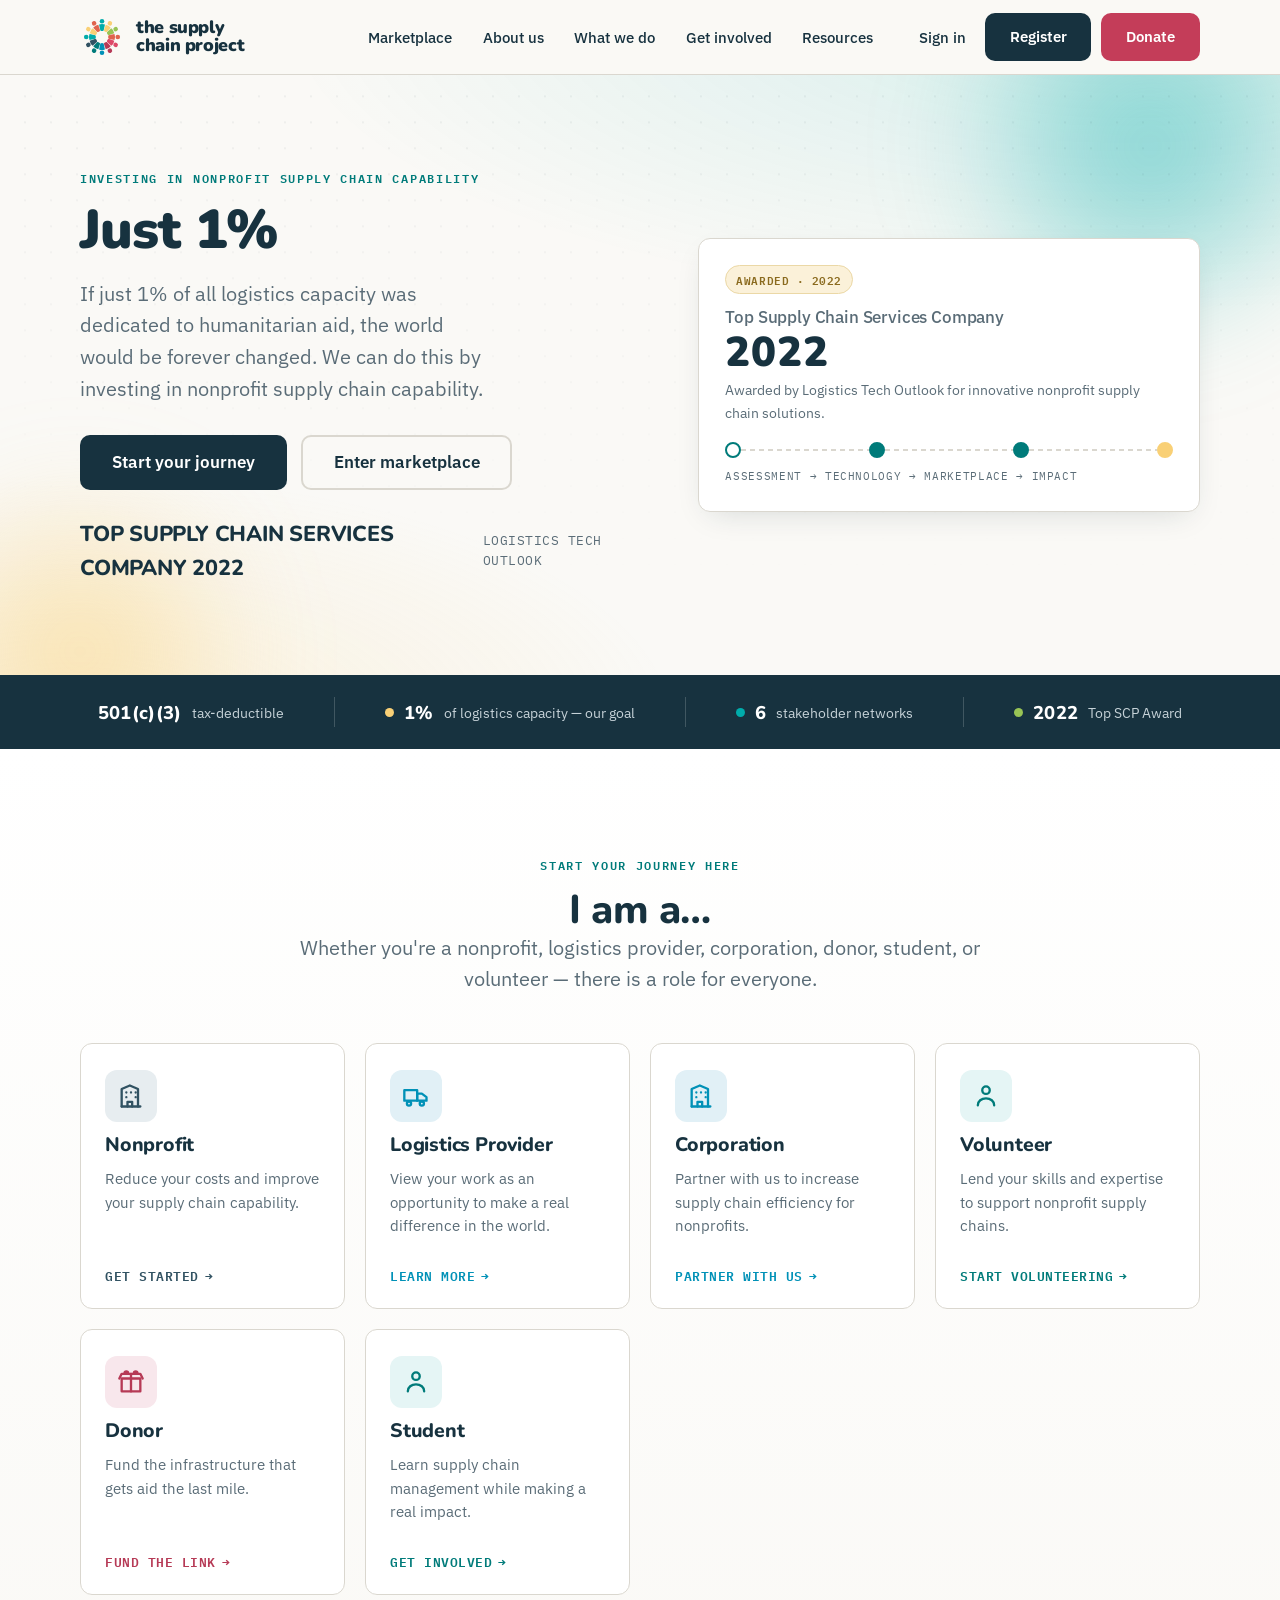
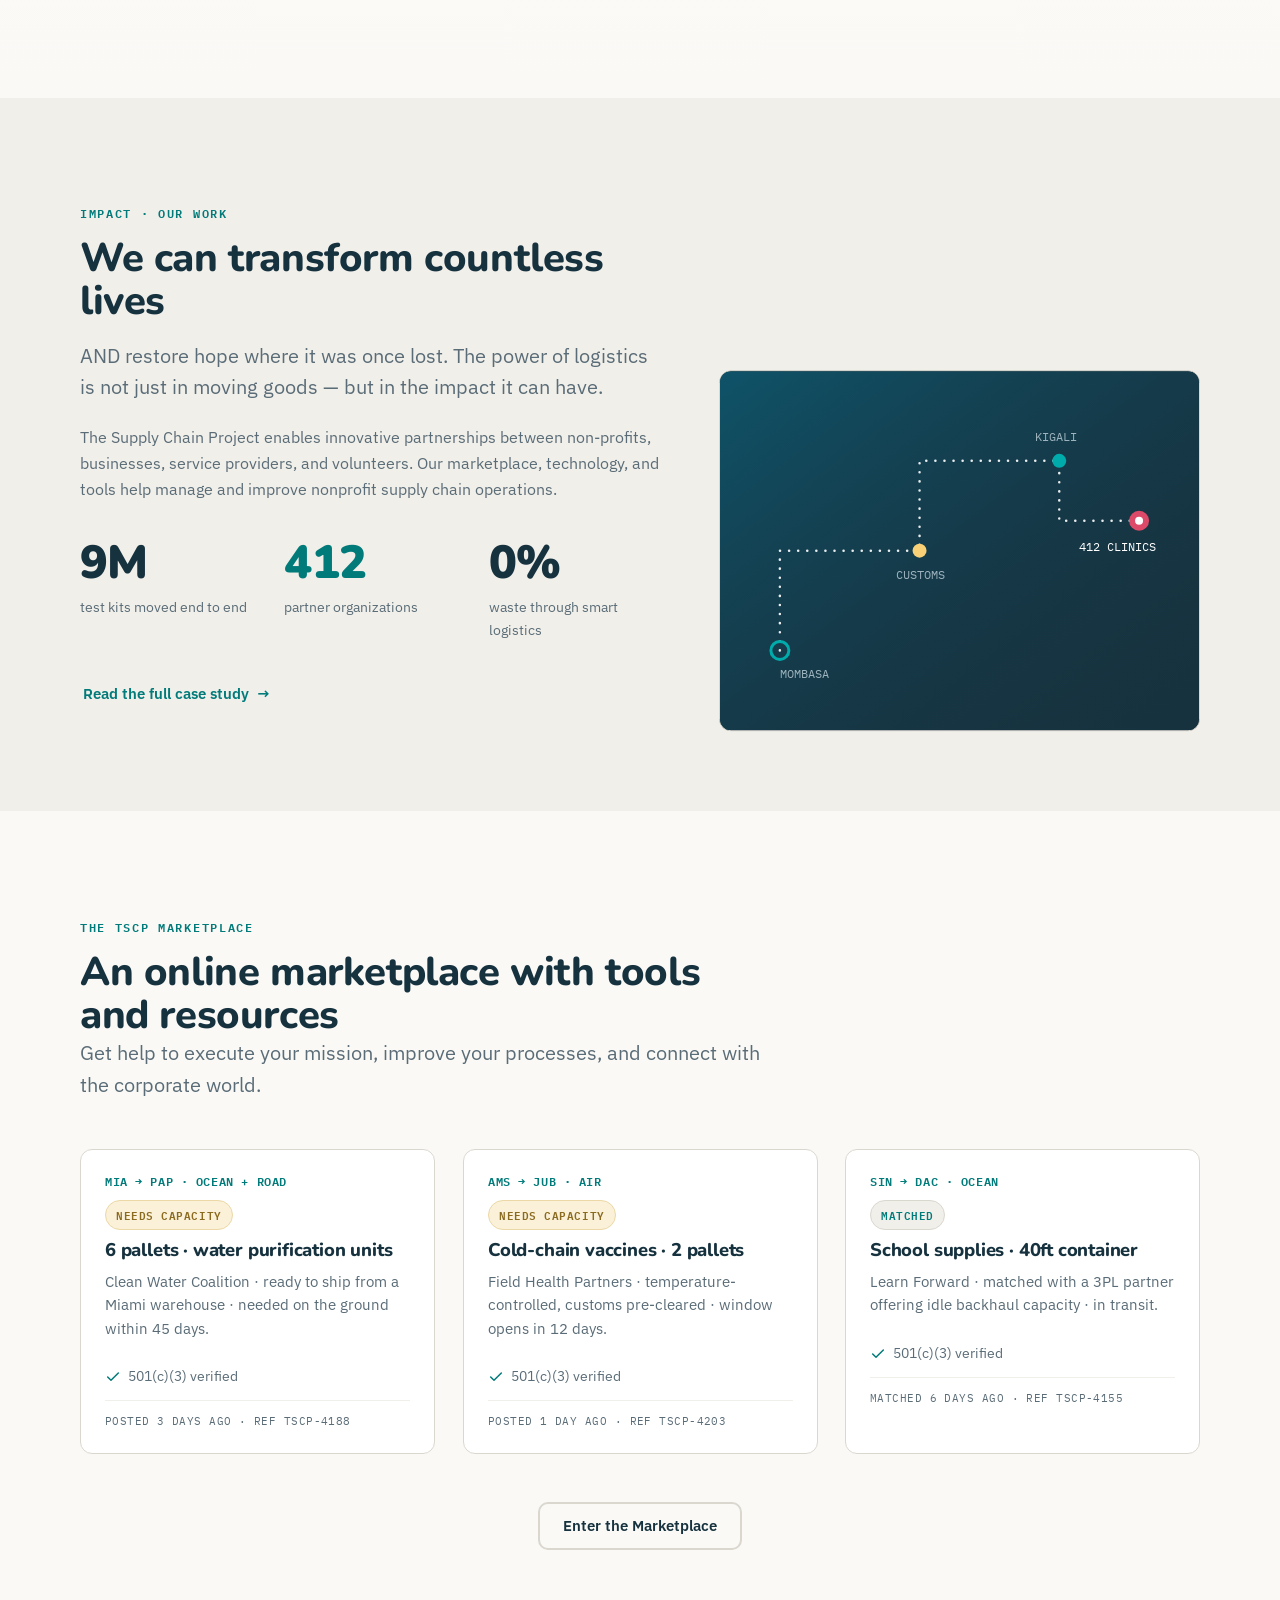
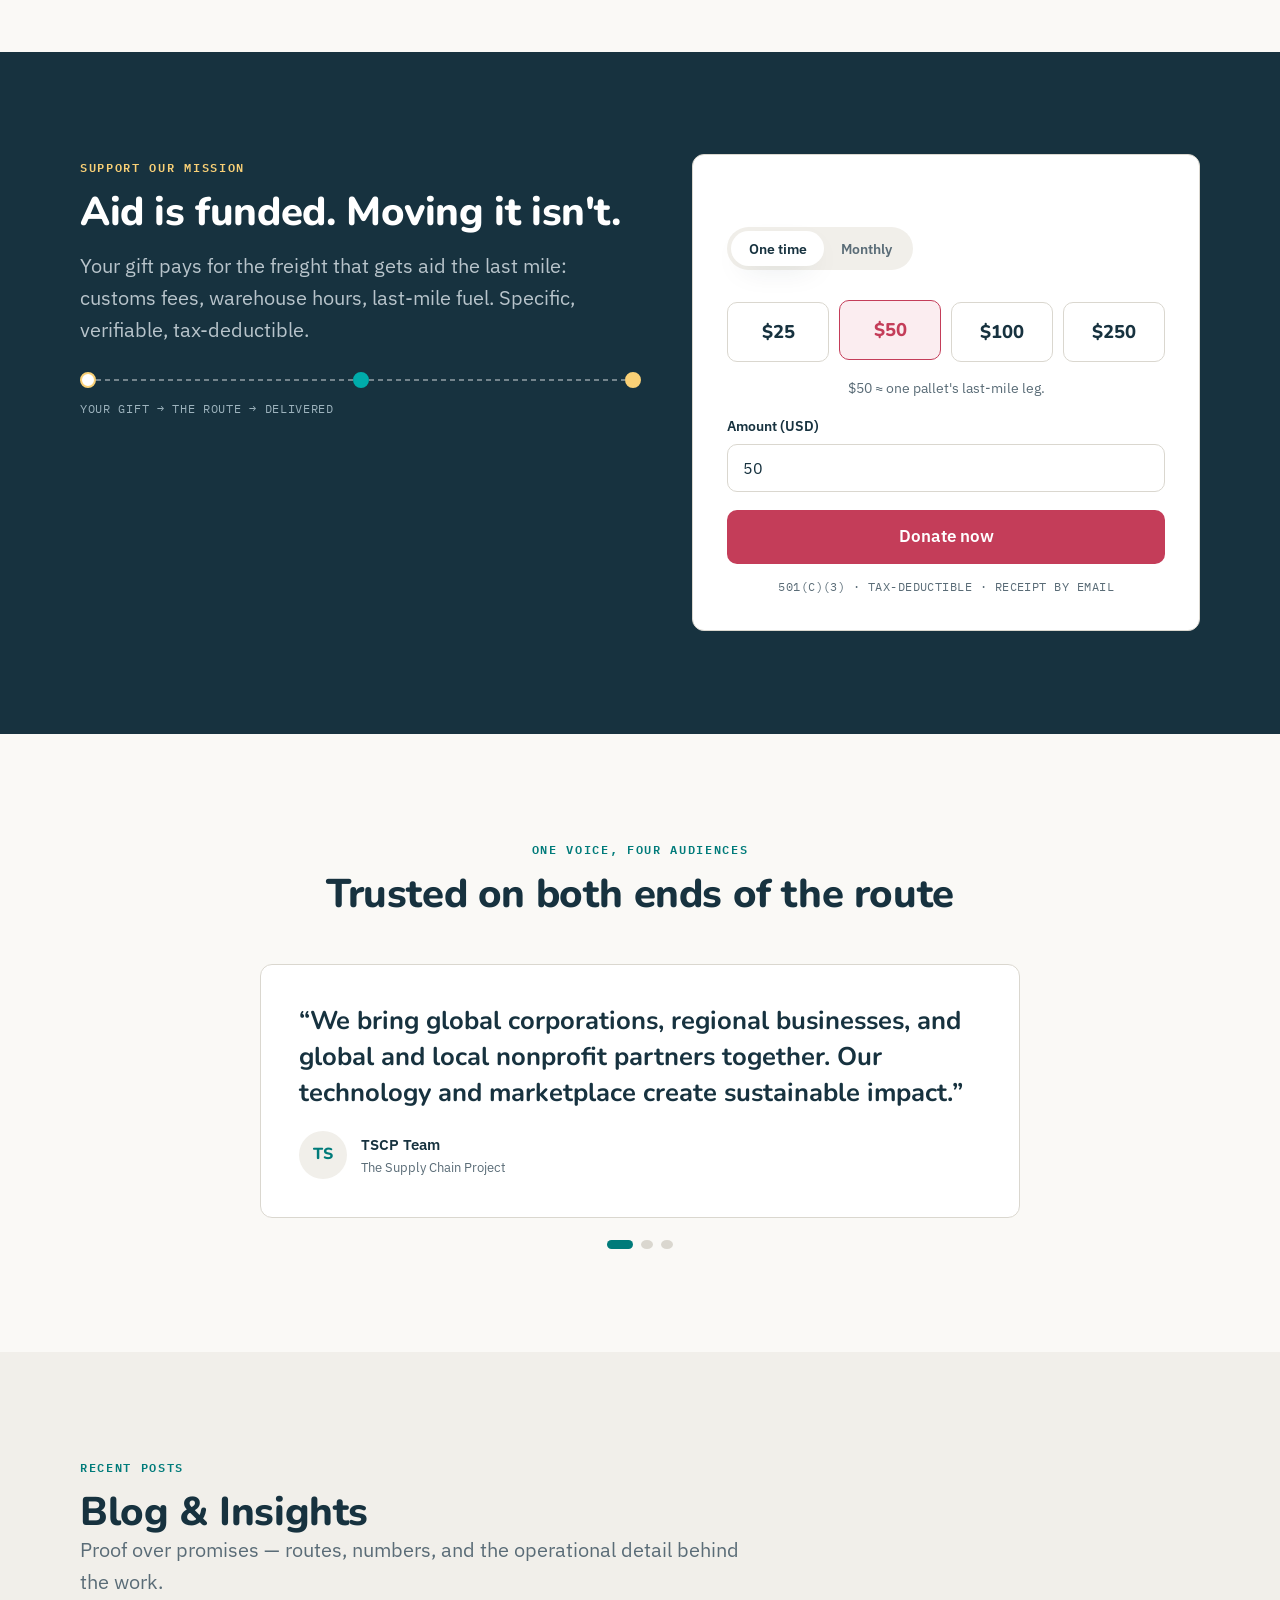
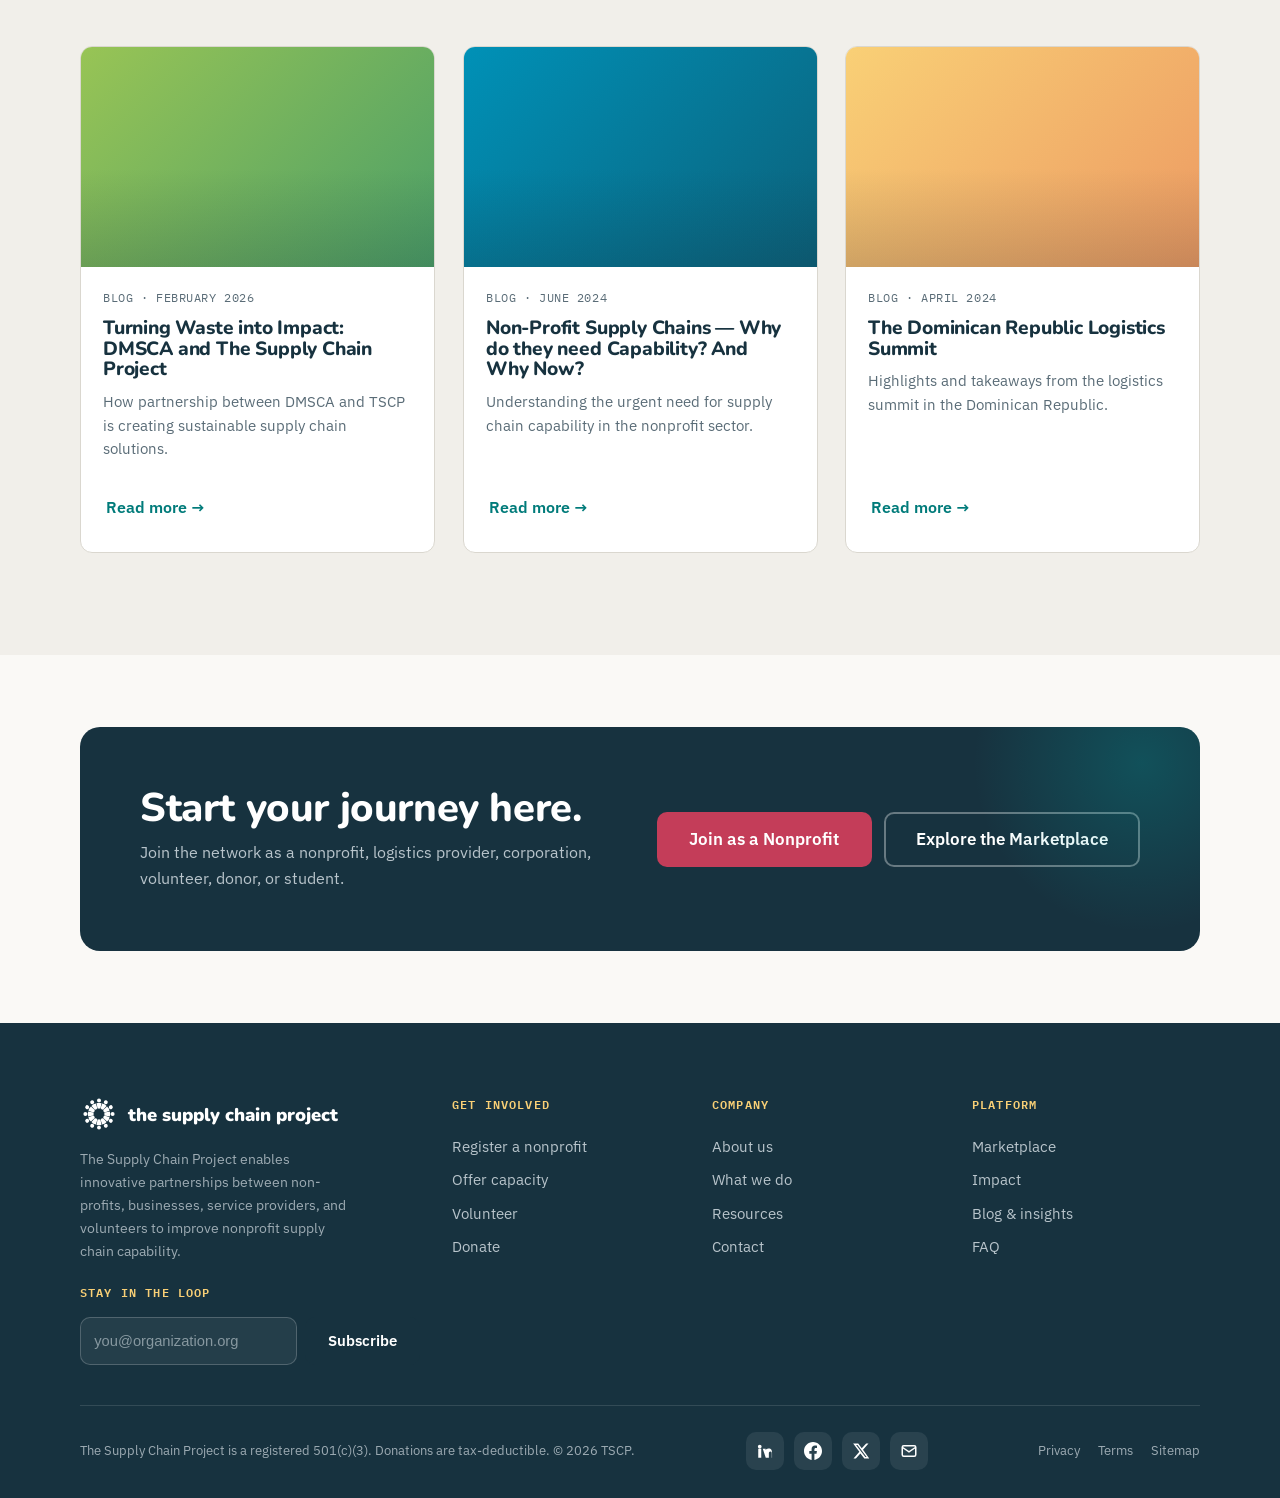
==== commit 55a541c7: "new changes" ====
--- a/index.html
+++ b/index.html
@@ -3,8 +3,8 @@
 <head>
 <meta charset="UTF-8">
 <meta name="viewport" content="width=device-width, initial-scale=1.0">
-<title>Nonprofit Logistics, Handled | The Supply Chain Project</title>
-<meta name="description" content="TSCP connects nonprofits that need to move goods with the carriers, corporations, and volunteers who can move them — and handles the hard middle: shipping, customs, warehousing, last-mile.">
+<title>The Supply Chain Project — Investing in Nonprofit Supply Chain Capability</title>
+<meta name="description" content="If just 1% of all logistics capacity was dedicated to humanitarian aid, the world would be forever changed. We enable innovative partnerships between non-profits, businesses, and service providers.">
 <link rel="canonical" href="https://tscp.org/">
 <link rel="icon" href="images/logo/tscp-mark-full-color.svg" type="image/svg+xml">
 <link rel="preconnect" href="https://fonts.googleapis.com">
@@ -13,7 +13,7 @@
 <link rel="stylesheet" href="css/styles.css">
 <link rel="stylesheet" href="css/responsive.css">
 <script type="application/ld+json">
-{"@context":"https://schema.org","@type":"NGO","name":"The Supply Chain Project","alternateName":"TSCP","url":"https://tscp.org/","logo":"https://tscp.org/images/logo/tscp-logo-navy.svg","description":"The nonprofit logistics backbone — matching mission with capacity: shipping, customs, warehousing, last-mile.","sameAs":["https://www.linkedin.com/","https://twitter.com/"]}
+{"@context":"https://schema.org","@type":"NGO","name":"The Supply Chain Project","alternateName":"TSCP","url":"https://tscp.org/","logo":"https://tscp.org/images/logo/tscp-logo-navy.svg","description":"The Supply Chain Project enables innovative partnerships between non-profits, businesses, service providers, and volunteers to improve nonprofit supply chain capability.","sameAs":["https://www.linkedin.com/","https://twitter.com/"]}
 </script>
 </head>
 <body>
@@ -27,6 +27,7 @@
       <span class="wordmark">the supply<br>chain project</span>
     </a>
     <nav class="nav-links" data-nav-links aria-label="Primary">
+      <a href="https://app.thesupplychainproject.org">Marketplace</a>
       <a href="about.html">About us</a>
       <a href="what-we-do.html">What we do</a>
       <a href="#router">Get involved</a>
@@ -51,24 +52,24 @@
   <section class="hero hero--home">
     <div class="container hero-grid">
       <div class="hero-copy">
-        <span class="overline">The nonprofit logistics backbone</span>
-        <h1>We move what matters.</h1>
-        <p class="lead">TSCP connects nonprofits that need to move goods with the carriers, corporations, and volunteers who can move them — and handles the hard middle: shipping, customs, warehousing, last-mile.</p>
+        <span class="overline">Investing in nonprofit supply chain capability</span>
+        <h1>Just 1%</h1>
+        <p class="lead">If just 1% of all logistics capacity was dedicated to humanitarian aid, the world would be forever changed. We can do this by investing in nonprofit supply chain capability.</p>
         <div class="hero-cta">
-          <a class="btn btn-primary btn-lg" href="nonprofit.html" data-track-click="hero_register">Register your nonprofit</a>
-          <a class="btn btn-secondary btn-lg" href="what-we-do.html">See how it works</a>
+          <a class="btn btn-primary btn-lg" href="nonprofit.html" data-track-click="hero_register">Start your journey</a>
+          <a class="btn btn-secondary btn-lg" href="https://app.thesupplychainproject.org">Enter marketplace</a>
         </div>
         <div class="hero-proof">
-          <b class="data">9,000,000</b>
-          <span>test kits · Rwanda · delivered on time</span>
+          <b class="data">Top Supply Chain Services Company 2022</b>
+          <span>Logistics Tech Outlook</span>
         </div>
       </div>
       <div class="hero-visual reveal">
         <div class="hero-card">
-          <span class="chip gold">Delivered · 2025</span>
-          <h3 style="margin:14px 0 6px;font-size:1.05rem;color:var(--slate);font-family:var(--font-body);font-weight:500">Kigali resupply, door to shelf</h3>
-          <div class="data" style="font-family:var(--font-display);font-weight:900;font-size:2.6rem;color:var(--navy);line-height:1">9,000,000</div>
-          <p style="font-size:.9rem;color:var(--slate);margin-top:4px">malaria test kits to Rwanda — customs to clinic shelf.</p>
+          <span class="chip gold">Awarded · 2022</span>
+          <h3 style="margin:14px 0 6px;font-size:1.05rem;color:var(--slate);font-family:var(--font-body);font-weight:500">Top Supply Chain Services Company</h3>
+          <div class="data" style="font-family:var(--font-display);font-weight:900;font-size:2.6rem;color:var(--navy);line-height:1">2022</div>
+          <p style="font-size:.9rem;color:var(--slate);margin-top:4px">Awarded by Logistics Tech Outlook for innovative nonprofit supply chain solutions.</p>
           <!-- Route motif: origin -> waypoints -> delivered -->
           <div class="route-steps" style="margin-top:18px" aria-hidden="true">
             <span class="route-step origin"><span class="rdot"></span></span>
@@ -79,7 +80,7 @@
             <span class="route-line"></span>
             <span class="route-step done"><span class="rdot" style="background:var(--gold);border-color:var(--gold)"></span></span>
           </div>
-          <div class="data" style="font-size:.68rem;letter-spacing:.06em;text-transform:uppercase;color:var(--slate);margin-top:10px">Mombasa → customs → Kigali → 412 clinics · 34 days</div>
+          <div class="data" style="font-size:.68rem;letter-spacing:.06em;text-transform:uppercase;color:var(--slate);margin-top:10px">Assessment → Technology → Marketplace → Impact</div>
         </div>
       </div>
     </div>
@@ -90,11 +91,11 @@
     <div class="container">
       <div class="trust-item"><b class="data">501(c)(3)</b><span>tax-deductible</span></div>
       <div class="trust-divider"></div>
-      <div class="trust-item"><span class="dot" style="background:var(--gold)"></span><b class="data" data-count="9000000" data-suffix="+">0</b><span>units moved</span></div>
+      <div class="trust-item"><span class="dot" style="background:var(--gold)"></span><b class="data">1%</b><span>of logistics capacity — our goal</span></div>
       <div class="trust-divider"></div>
-      <div class="trust-item"><span class="dot" style="background:var(--teal)"></span><b class="data" data-count="412">0</b><span>clinics reached, Rwanda</span></div>
+      <div class="trust-item"><span class="dot" style="background:var(--teal)"></span><b class="data">6</b><span>stakeholder networks</span></div>
       <div class="trust-divider"></div>
-      <div class="trust-item"><span class="dot" style="background:var(--leaf)"></span><b class="data" data-count="34" data-suffix="d">0</b><span>door-to-shelf</span></div>
+      <div class="trust-item"><span class="dot" style="background:var(--leaf)"></span><b class="data">2022</b><span>Top SCP Award</span></div>
     </div>
   </div>
 
@@ -102,48 +103,64 @@
   <section class="section router" id="router">
     <div class="container">
       <div class="section-head center">
-        <span class="overline">Room for every hand</span>
+        <span class="overline">Start your journey here</span>
         <h2>I am a&hellip;</h2>
-        <p class="lead">One click to the right path. Nonprofits, partners, volunteers, donors — there is a role for everyone in the chain.</p>
+        <p class="lead">Whether you're a nonprofit, logistics provider, corporation, donor, student, or volunteer — there is a role for everyone.</p>
       </div>
       <div class="router-cards">
 
+        <a class="route-card rc-nonprofit reveal" href="nonprofit.html" data-track-click="router_nonprofit">
+          <span class="rc-icon">
+            <svg viewBox="0 0 24 24" fill="none" stroke="currentColor" stroke-width="2" stroke-linecap="round" stroke-linejoin="round"><path d="M4 21V6l7-3 7 3v15"/><path d="M4 21h16"/><path d="M9 21v-4h4v4"/><path d="M8 9h.01M12 9h.01M16 9h.01M8 13h.01M16 13h.01"/></svg>
+          </span>
+          <h3>Nonprofit</h3>
+          <p>Reduce your costs and improve your supply chain capability.</p>
+          <span class="rc-go">Get started <span class="arw">&rarr;</span></span>
+        </a>
+
+        <a class="route-card rc-partner reveal" href="partner.html" data-track-click="router_provider">
+          <span class="rc-icon">
+            <svg viewBox="0 0 24 24" fill="none" stroke="currentColor" stroke-width="2" stroke-linecap="round" stroke-linejoin="round"><path d="M2 7h11v9H2z"/><path d="M13 10h4l4 3v3h-8z"/><circle cx="6" cy="18.5" r="1.8"/><circle cx="17" cy="18.5" r="1.8"/></svg>
+          </span>
+          <h3>Logistics Provider</h3>
+          <p>View your work as an opportunity to make a real difference in the world.</p>
+          <span class="rc-go">Learn more <span class="arw">&rarr;</span></span>
+        </a>
+
+        <a class="route-card rc-partner reveal" href="partner.html" data-track-click="router_corporation">
+          <span class="rc-icon">
+            <svg viewBox="0 0 24 24" fill="none" stroke="currentColor" stroke-width="2" stroke-linecap="round" stroke-linejoin="round"><path d="M4 21V6l7-3 7 3v15"/><path d="M4 21h16"/><path d="M9 21v-4h4v4"/><path d="M8 9h.01M12 9h.01M16 9h.01M8 13h.01M16 13h.01"/></svg>
+          </span>
+          <h3>Corporation</h3>
+          <p>Partner with us to increase supply chain efficiency for nonprofits.</p>
+          <span class="rc-go">Partner with us <span class="arw">&rarr;</span></span>
+        </a>
+
         <a class="route-card rc-volunteer reveal" href="volunteer.html" data-track-click="router_volunteer">
-          <span class="proven">47s best dwell</span>
           <span class="rc-icon">
             <svg viewBox="0 0 24 24" fill="none" stroke="currentColor" stroke-width="2" stroke-linecap="round" stroke-linejoin="round"><circle cx="12" cy="7" r="3.2"/><path d="M5 20c0-3.6 3.1-6 7-6s7 2.4 7 6"/></svg>
           </span>
           <h3>Volunteer</h3>
-          <p>Lend your skills to a shipment that matters. Two hours helps.</p>
+          <p>Lend your skills and expertise to support nonprofit supply chains.</p>
           <span class="rc-go">Start volunteering <span class="arw">&rarr;</span></span>
         </a>
 
-        <a class="route-card rc-nonprofit reveal" href="nonprofit.html" data-track-click="router_nonprofit">
-          <span class="proven">Cheapest to serve</span>
-          <span class="rc-icon">
-            <svg viewBox="0 0 24 24" fill="none" stroke="currentColor" stroke-width="2" stroke-linecap="round" stroke-linejoin="round"><path d="M4 21V6l7-3 7 3v15"/><path d="M4 21h16"/><path d="M9 21v-4h4v4"/><path d="M8 9h.01M12 9h.01M16 9h.01M8 13h.01M16 13h.01"/></svg>
-          </span>
-          <h3>Nonprofit</h3>
-          <p>You focus on the mission. We'll handle the freight.</p>
-          <span class="rc-go">Register your nonprofit <span class="arw">&rarr;</span></span>
-        </a>
-
-        <a class="route-card rc-partner reveal" href="partner.html" data-track-click="router_partner">
-          <span class="rc-icon">
-            <svg viewBox="0 0 24 24" fill="none" stroke="currentColor" stroke-width="2" stroke-linecap="round" stroke-linejoin="round"><path d="M2 7h11v9H2z"/><path d="M13 10h4l4 3v3h-8z"/><circle cx="6" cy="18.5" r="1.8"/><circle cx="17" cy="18.5" r="1.8"/></svg>
-          </span>
-          <h3>Partner</h3>
-          <p>Put idle capacity to work. We bring vetted demand and handle coordination.</p>
-          <span class="rc-go">Offer capacity <span class="arw">&rarr;</span></span>
-        </a>
-
         <a class="route-card rc-donor reveal" href="donate.html" data-track-click="router_donor">
           <span class="rc-icon">
             <svg viewBox="0 0 24 24" fill="none" stroke="currentColor" stroke-width="2" stroke-linecap="round" stroke-linejoin="round"><path d="M4 9h16v11H4z"/><path d="M2 9l2-4h16l2 4"/><path d="M12 5v15"/><path d="M8 5c-1.5 0-2.5-2 0-2s1.5 2 0 2zM16 5c1.5 0 2.5-2 0-2s-1.5 2 0 2z"/></svg>
           </span>
           <h3>Donor</h3>
-          <p>Aid is funded; moving it isn't. You fund the missing link.</p>
+          <p>Fund the infrastructure that gets aid the last mile.</p>
           <span class="rc-go">Fund the link <span class="arw">&rarr;</span></span>
+        </a>
+
+        <a class="route-card rc-volunteer reveal" href="volunteer.html" data-track-click="router_student">
+          <span class="rc-icon">
+            <svg viewBox="0 0 24 24" fill="none" stroke="currentColor" stroke-width="2" stroke-linecap="round" stroke-linejoin="round"><circle cx="12" cy="7" r="3.2"/><path d="M5 20c0-3.6 3.1-6 7-6s7 2.4 7 6"/></svg>
+          </span>
+          <h3>Student</h3>
+          <p>Learn supply chain management while making a real impact.</p>
+          <span class="rc-go">Get involved <span class="arw">&rarr;</span></span>
         </a>
 
       </div>
@@ -154,14 +171,14 @@
   <section class="section section--mist">
     <div class="container impact-feature">
       <div class="impact-copy reveal">
-        <span class="overline">Impact report · Rwanda</span>
-        <h2>9 million test kits, delivered</h2>
-        <p class="lead" style="margin:1rem 0 1.4rem">One contract, four legs, zero units lost — how a marketplace match became the country's largest malaria-testing resupply.</p>
-        <p style="color:var(--slate)">TSCP coordinated ocean freight into Mombasa, customs clearance, bonded warehousing in Kigali, and last-mile delivery to 412 clinics. The receiving teams ran the show; we carried the boxes.</p>
+        <span class="overline">Impact · Our Work</span>
+        <h2>We can transform countless lives</h2>
+        <p class="lead" style="margin:1rem 0 1.4rem">AND restore hope where it was once lost. The power of logistics is not just in moving goods — but in the impact it can have.</p>
+        <p style="color:var(--slate)">The Supply Chain Project enables innovative partnerships between non-profits, businesses, service providers, and volunteers. Our marketplace, technology, and tools help manage and improve nonprofit supply chain operations.</p>
         <div class="stats" style="grid-template-columns:repeat(3,1fr);margin-top:2rem">
           <div class="stat"><div class="num data" data-count="9" data-suffix="M">0</div><div class="label">test kits moved end to end</div></div>
-          <div class="stat"><div class="num data teal" data-count="412">0</div><div class="label">clinics on the last mile</div></div>
-          <div class="stat"><div class="num data" data-count="0" data-suffix="%">0</div><div class="label">units lost in transit</div></div>
+          <div class="stat"><div class="num data teal" data-count="412">0</div><div class="label">partner organizations</div></div>
+          <div class="stat"><div class="num data" data-count="0" data-suffix="%">0</div><div class="label">waste through smart logistics</div></div>
         </div>
         <a class="btn btn-quiet mt-2" href="about.html">Read the full case study <span class="arw">&rarr;</span></a>
       </div>
@@ -192,9 +209,9 @@
   <section class="section">
     <div class="container">
       <div class="section-head">
-        <span class="overline">Live on the marketplace</span>
-        <h2>Capacity, matched to need</h2>
-        <p class="lead">Every shipment is a path through partners. Here's what's moving now.</p>
+        <span class="overline">The TSCP Marketplace</span>
+        <h2>An online marketplace with tools and resources</h2>
+        <p class="lead">Get help to execute your mission, improve your processes, and connect with the corporate world.</p>
       </div>
       <div class="grid g-3">
         <div class="need-card reveal">
@@ -223,7 +240,7 @@
         </div>
       </div>
       <div class="text-center mt-3">
-        <a class="btn btn-secondary" href="partner.html">Browse the marketplace</a>
+        <a class="btn btn-secondary" href="https://app.thesupplychainproject.org">Enter the Marketplace</a>
       </div>
     </div>
   </section>
@@ -232,7 +249,7 @@
   <section class="section section--navy">
     <div class="container lp-split">
       <div class="reveal">
-        <span class="overline on-dark">Fund the missing link</span>
+        <span class="overline on-dark">Support our mission</span>
         <h2>Aid is funded. Moving it isn't.</h2>
         <p class="lead" style="margin-top:1rem">Your gift pays for the freight that gets aid the last mile: customs fees, warehouse hours, last-mile fuel. Specific, verifiable, tax-deductible.</p>
         <div class="route-steps" style="margin-top:26px" aria-hidden="true">
@@ -280,16 +297,16 @@
       <div class="slider" data-slider>
         <div class="slider-track">
           <div class="slide"><div class="quote-card" style="max-width:760px;margin-inline:auto">
-            <blockquote>&ldquo;We had the vaccines funded and nowhere to put them. TSCP found bonded warehousing and a customs broker in four days. They carried the boxes; we ran the clinics.&rdquo;</blockquote>
-            <div class="quote-by"><span class="av">AD</span><div><div class="who">Dr. Amara Diallo</div><div class="role">Programs Lead · Field Health Partners</div></div></div>
+            <blockquote>&ldquo;We bring global corporations, regional businesses, and global and local nonprofit partners together. Our technology and marketplace create sustainable impact.&rdquo;</blockquote>
+            <div class="quote-by"><span class="av">TS</span><div><div class="who">TSCP Team</div><div class="role">The Supply Chain Project</div></div></div>
           </div></div>
           <div class="slide"><div class="quote-card" style="max-width:760px;margin-inline:auto">
-            <blockquote>&ldquo;We had idle backhaul capacity every week. TSCP brought vetted demand and handled all the coordination. Our trucks moved aid instead of air.&rdquo;</blockquote>
-            <div class="quote-by"><span class="av">MR</span><div><div class="who">Marcus Reyes</div><div class="role">Operations Director · Meridian 3PL</div></div></div>
+            <blockquote>&ldquo;Partner with The Supply Chain Project to increase supply chain efficiency for Nonprofits and Charitable organizations.&rdquo;</blockquote>
+            <div class="quote-by"><span class="av">TP</span><div><div class="who">TSCP Partners</div><div class="role">Partner Network</div></div></div>
           </div></div>
           <div class="slide"><div class="quote-card" style="max-width:760px;margin-inline:auto">
-            <blockquote>&ldquo;Two hours a week reviewing customs manifests. It's the most concrete volunteering I've done — I can see exactly which shipment I helped clear.&rdquo;</blockquote>
-            <div class="quote-by"><span class="av">SK</span><div><div class="who">Sana Khan</div><div class="role">Volunteer · Logistics student</div></div></div>
+            <blockquote>&ldquo;The Supply Chain Project provides an online marketplace with tools and resources to make managing and improving your supply chain accessible.&rdquo;</blockquote>
+            <div class="quote-by"><span class="av">TC</span><div><div class="who">TSCP Community</div><div class="role">Community Members</div></div></div>
           </div></div>
         </div>
         <div class="slider-dots" role="tablist" aria-label="Testimonials"></div>
@@ -301,35 +318,35 @@
   <section class="section section--mist">
     <div class="container">
       <div class="section-head">
-        <span class="overline">From the field</span>
-        <h2>Insights &amp; playbooks</h2>
+        <span class="overline">Recent posts</span>
+        <h2>Blog &amp; Insights</h2>
         <p class="lead">Proof over promises — routes, numbers, and the operational detail behind the work.</p>
       </div>
       <div class="grid g-3">
         <a class="card reveal" href="resources.html">
           <div class="card-media" style="background:linear-gradient(135deg,#98C455,#007B7A)"></div>
           <div class="card-body">
-            <span class="card-meta">Playbook · 8 min read</span>
-            <h3>Reducing food waste in the supply chain</h3>
-            <p>How re-routing surplus before it spoils turns a cost line into delivered meals.</p>
+            <span class="card-meta">Blog · February 2026</span>
+            <h3>Turning Waste into Impact: DMSCA and The Supply Chain Project</h3>
+            <p>How partnership between DMSCA and TSCP is creating sustainable supply chain solutions.</p>
             <span class="btn-quiet">Read more <span class="arw">&rarr;</span></span>
           </div>
         </a>
         <a class="card reveal" href="resources.html">
           <div class="card-media" style="background:linear-gradient(135deg,#0091B7,#17323F)"></div>
           <div class="card-body">
-            <span class="card-meta">Field note · 5 min read</span>
-            <h3>What a customs delay actually costs</h3>
-            <p>The hidden math of demurrage, and how pre-cleared paperwork saved 9 days in Kigali.</p>
+            <span class="card-meta">Blog · June 2024</span>
+            <h3>Non-Profit Supply Chains — Why do they need Capability? And Why Now?</h3>
+            <p>Understanding the urgent need for supply chain capability in the nonprofit sector.</p>
             <span class="btn-quiet">Read more <span class="arw">&rarr;</span></span>
           </div>
         </a>
         <a class="card reveal" href="resources.html">
           <div class="card-media" style="background:linear-gradient(135deg,#F9D076,#E0644E)"></div>
           <div class="card-body">
-            <span class="card-meta">Guide · 6 min read</span>
-            <h3>Cold chain, explained for nonprofits</h3>
-            <p>Temperature-controlled logistics without the jargon — and when you actually need it.</p>
+            <span class="card-meta">Blog · April 2024</span>
+            <h3>The Dominican Republic Logistics Summit</h3>
+            <p>Highlights and takeaways from the logistics summit in the Dominican Republic.</p>
             <span class="btn-quiet">Read more <span class="arw">&rarr;</span></span>
           </div>
         </a>
@@ -342,12 +359,12 @@
     <div class="container">
       <div class="cta-band reveal">
         <div>
-          <h2>Tell us what you need to move.</h2>
-          <p>Registration takes five minutes. A coordinator replies within two business days.</p>
+          <h2>Start your journey here.</h2>
+          <p>Join the network as a nonprofit, logistics provider, corporation, volunteer, donor, or student.</p>
         </div>
         <div class="cta-actions">
-          <a class="btn btn-action btn-lg" href="nonprofit.html" data-track-click="band_register">Register your nonprofit</a>
-          <a class="btn btn-secondary on-dark btn-lg" href="partner.html">Offer capacity</a>
+          <a class="btn btn-action btn-lg" href="nonprofit.html" data-track-click="band_register">Join as a Nonprofit</a>
+          <a class="btn btn-secondary on-dark btn-lg" href="https://app.thesupplychainproject.org">Explore the Marketplace</a>
         </div>
       </div>
     </div>
@@ -361,7 +378,7 @@
     <div class="footer-top">
       <div class="footer-brand">
         <div class="wordmark"><img src="images/logo/tscp-mark-white.svg" alt="">the supply chain project</div>
-        <p>The nonprofit logistics backbone. We match need with capacity and handle the hard middle: shipping, customs, warehousing, last-mile.</p>
+        <p>The Supply Chain Project enables innovative partnerships between non-profits, businesses, service providers, and volunteers to improve nonprofit supply chain capability.</p>
         <div class="newsletter">
           <div class="footer-col" style="margin:0"><h4>Stay in the loop</h4></div>
           <form data-convert-form data-event="email_signup" data-page="footer">
@@ -386,7 +403,7 @@
       </div>
       <div class="footer-col">
         <h4>Platform</h4>
-        <a href="partner.html">Marketplace</a>
+        <a href="https://app.thesupplychainproject.org">Marketplace</a>
         <a href="about.html">Impact</a>
         <a href="resources.html">Blog &amp; insights</a>
         <a href="resources.html">FAQ</a>
@@ -396,8 +413,9 @@
       <div class="trust-line">The Supply Chain Project is a registered 501(c)(3). Donations are tax-deductible. &copy; <span data-year>2026</span> TSCP.</div>
       <div class="socials" aria-label="Social links">
         <a href="#" aria-label="LinkedIn"><svg viewBox="0 0 24 24" fill="currentColor"><path d="M4.98 3.5a2.5 2.5 0 1 0 0 5 2.5 2.5 0 0 0 0-5zM3 9h4v12H3zM9 9h3.8v1.7h.05c.53-1 1.83-2.05 3.77-2.05 4.03 0 4.78 2.65 4.78 6.1V21H21v-5.4c0-1.3 0-2.95-1.8-2.95s-2.07 1.4-2.07 2.85V21H13z"/></svg></a>
+        <a href="https://www.facebook.com/thesupplychainproject" aria-label="Facebook"><svg viewBox="0 0 24 24" fill="currentColor"><path d="M24 12.073c0-6.627-5.373-12-12-12s-12 5.373-12 12c0 5.99 4.388 10.954 10.125 11.854v-8.385H7.078v-3.47h3.047V9.43c0-3.007 1.792-4.669 4.533-4.669 1.312 0 2.686.235 2.686.235v2.953H15.83c-1.491 0-1.956.925-1.956 1.874v2.25h3.328l-.532 3.47h-2.796v8.385C19.612 23.027 24 18.062 24 12.073z"/></svg></a>
         <a href="#" aria-label="X"><svg viewBox="0 0 24 24" fill="currentColor"><path d="M18.9 2H22l-7.3 8.3L23 22h-6.6l-5.2-6.8L5.2 22H2l7.8-8.9L1.5 2h6.8l4.7 6.2zM17.8 20h1.7L7.3 4H5.5z"/></svg></a>
-        <a href="#" aria-label="Newsletter"><svg viewBox="0 0 24 24" fill="none" stroke="currentColor" stroke-width="2"><rect x="3" y="5" width="18" height="14" rx="2"/><path d="m3 7 9 6 9-6"/></svg></a>
+        <a href="mailto:controltower@thesupplychainproject.org" aria-label="Email"><svg viewBox="0 0 24 24" fill="none" stroke="currentColor" stroke-width="2"><rect x="3" y="5" width="18" height="14" rx="2"/><path d="m3 7 9 6 9-6"/></svg></a>
       </div>
       <div class="legal">
         <a href="#">Privacy</a><a href="#">Terms</a><a href="404.html">Sitemap</a>
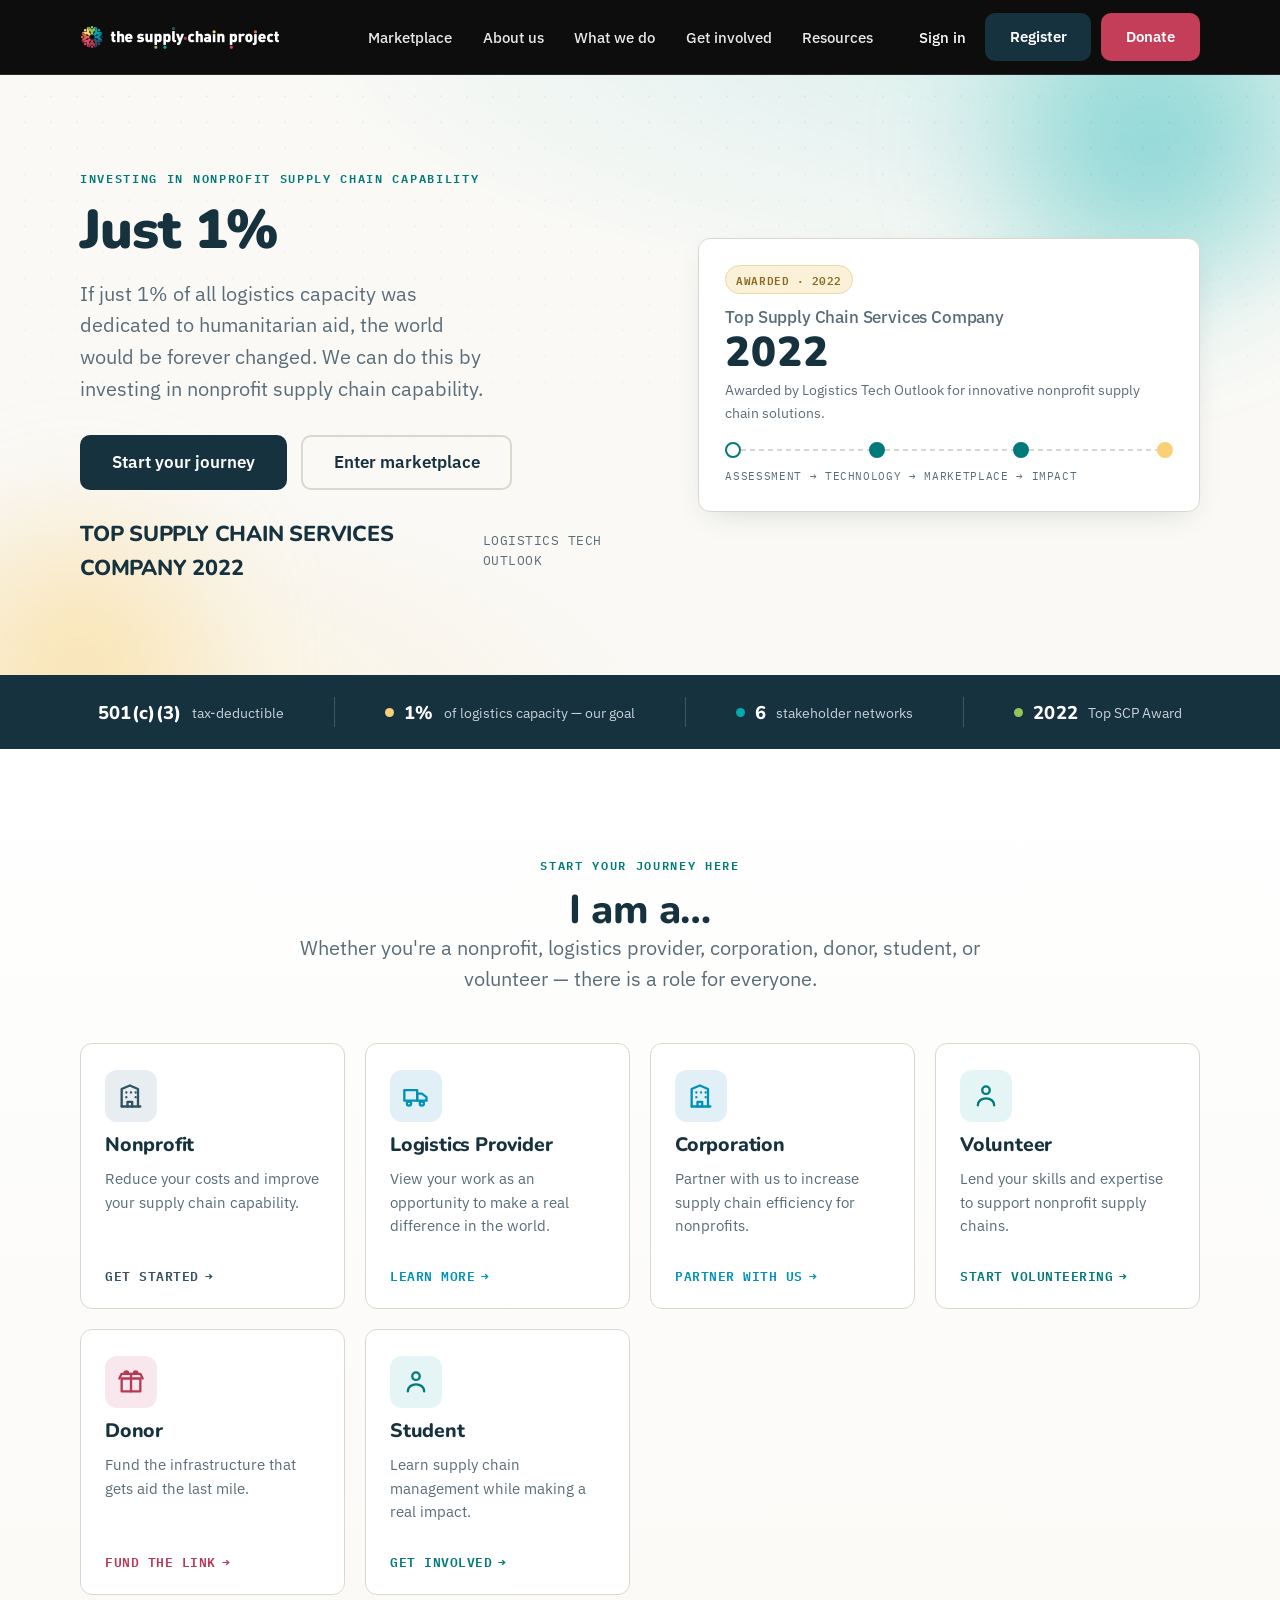
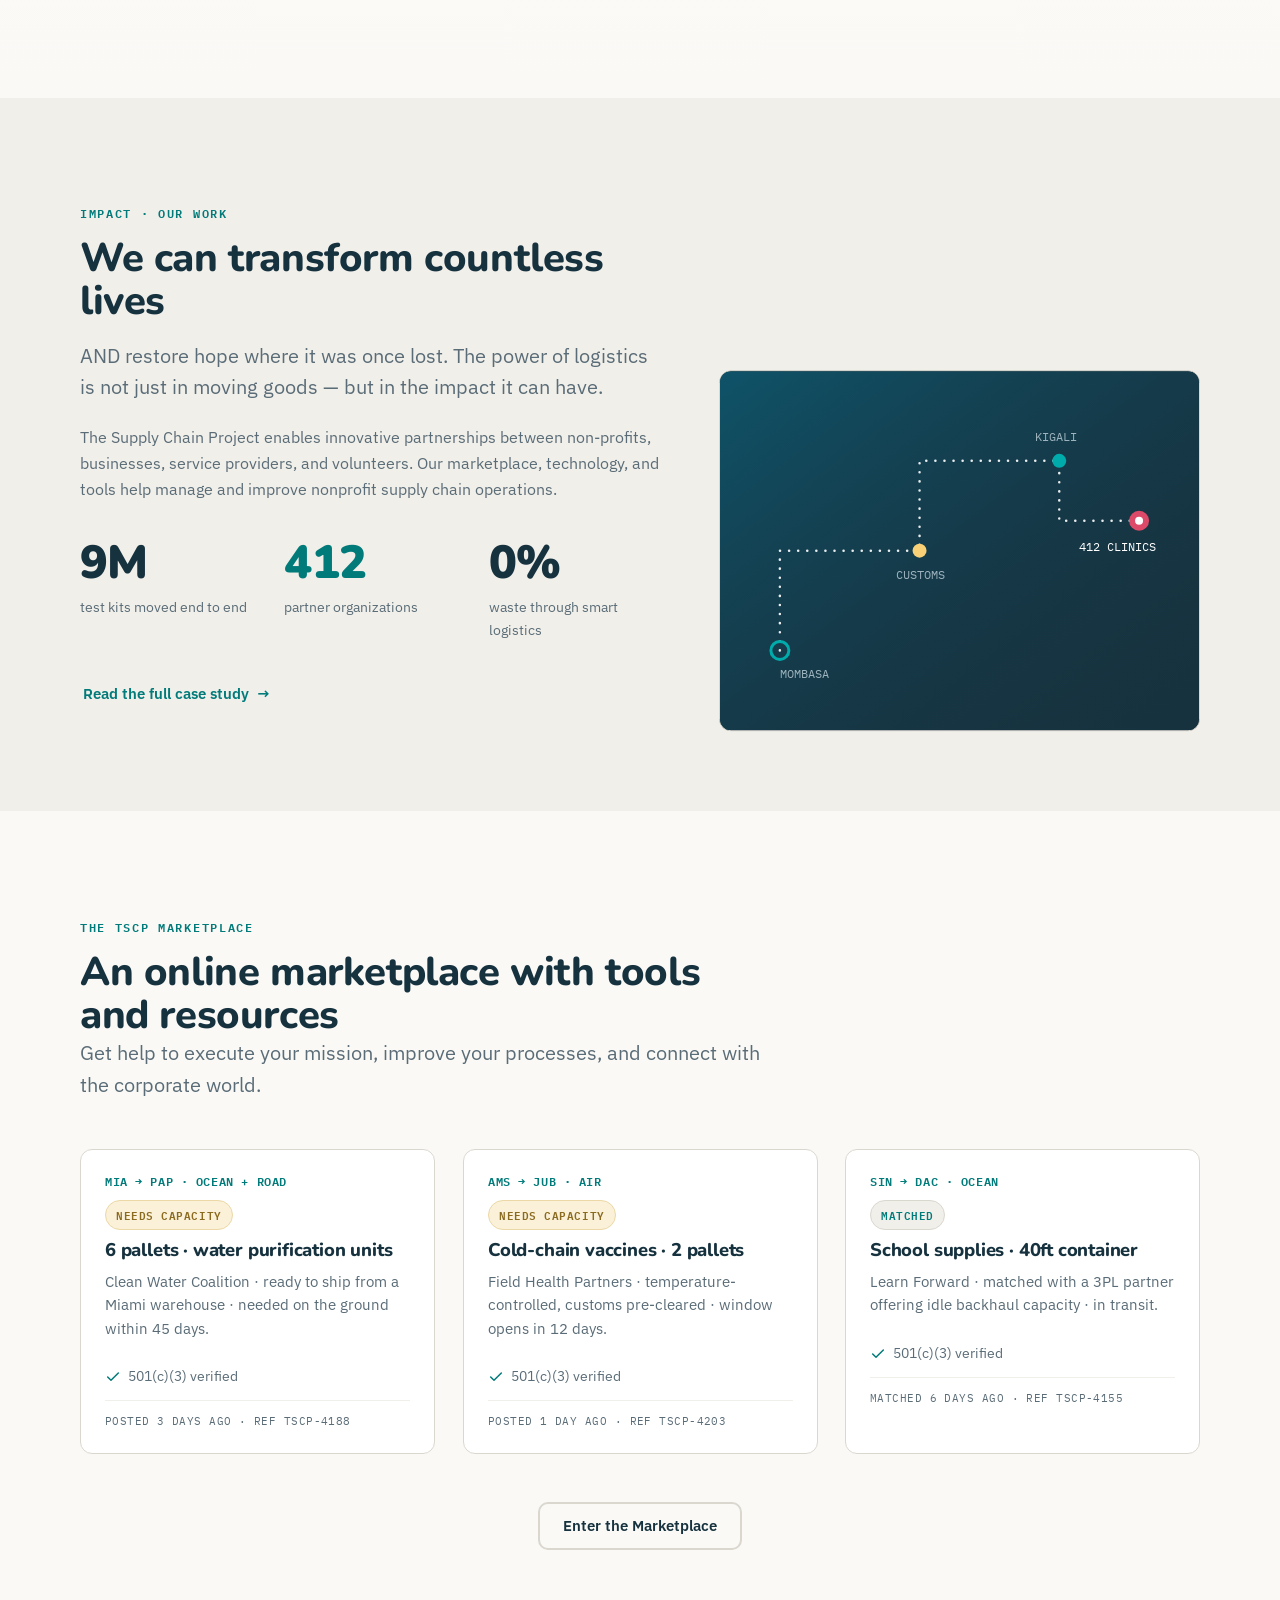
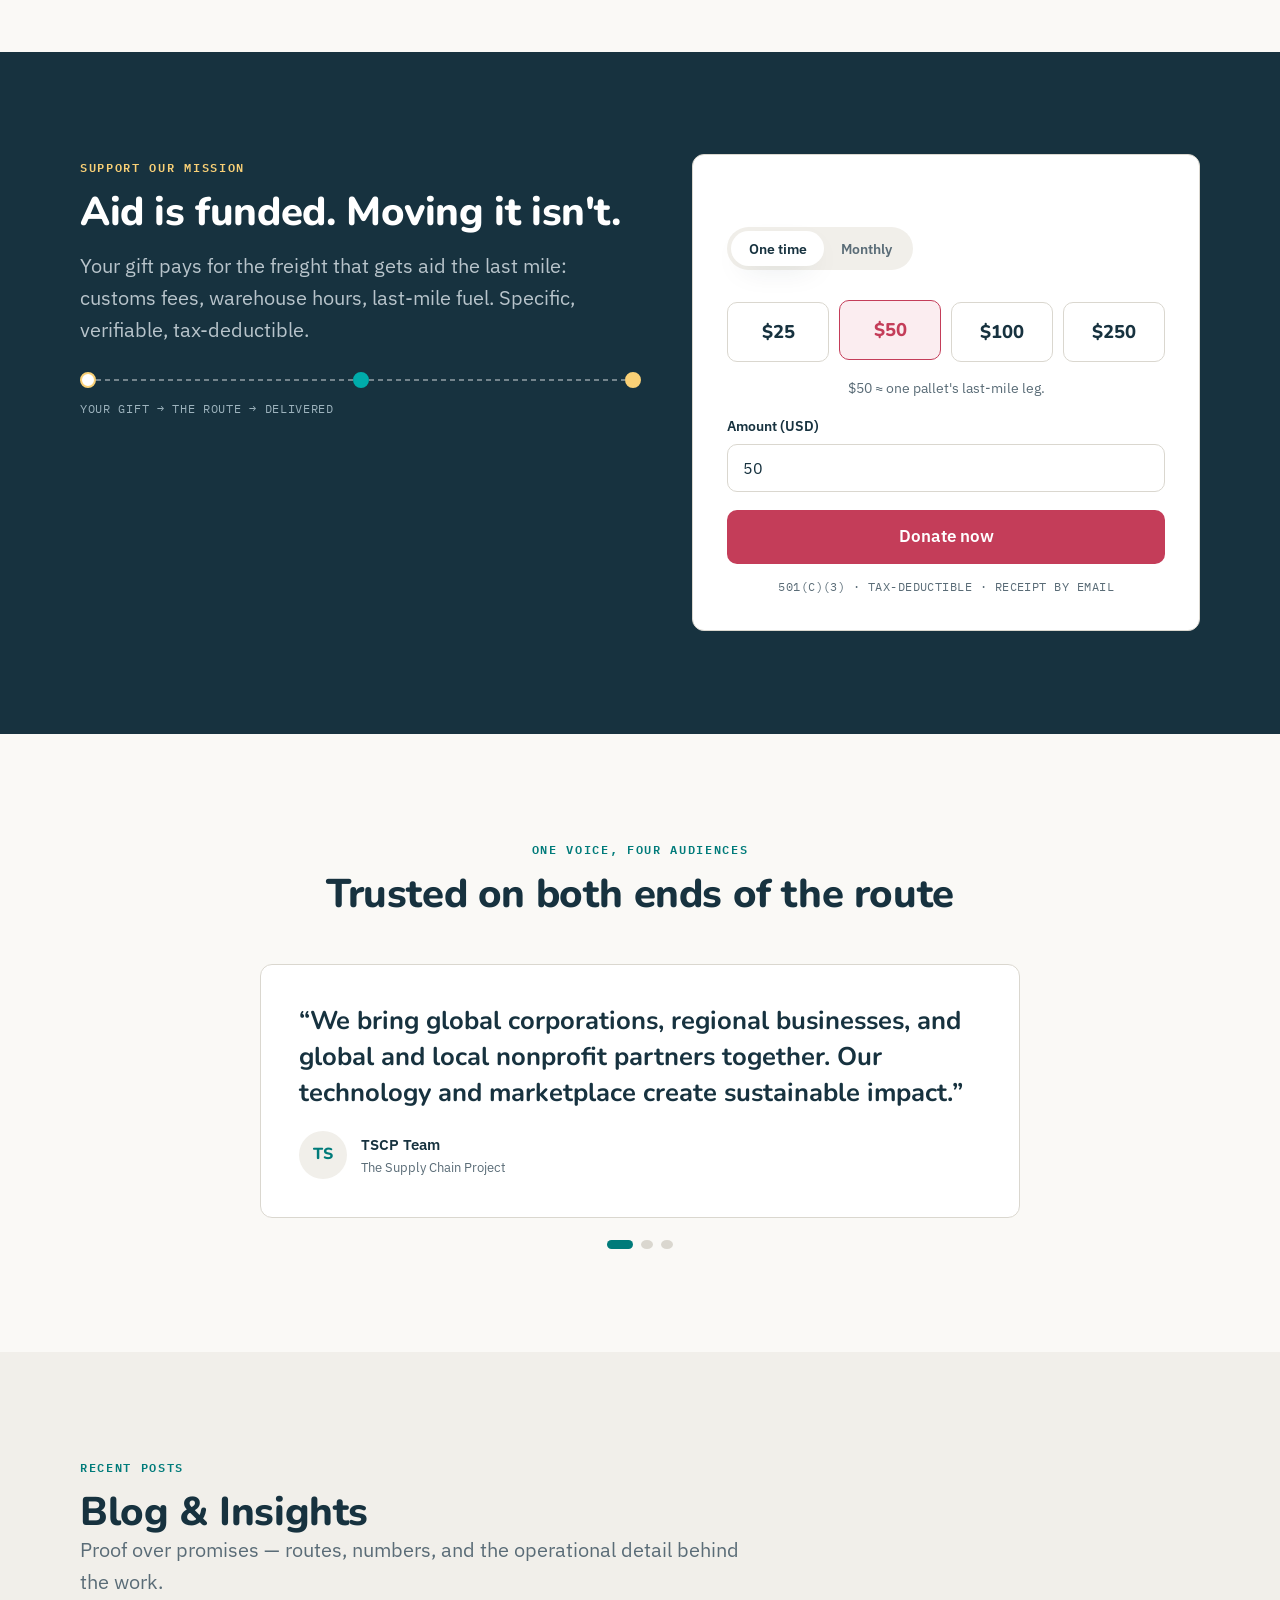
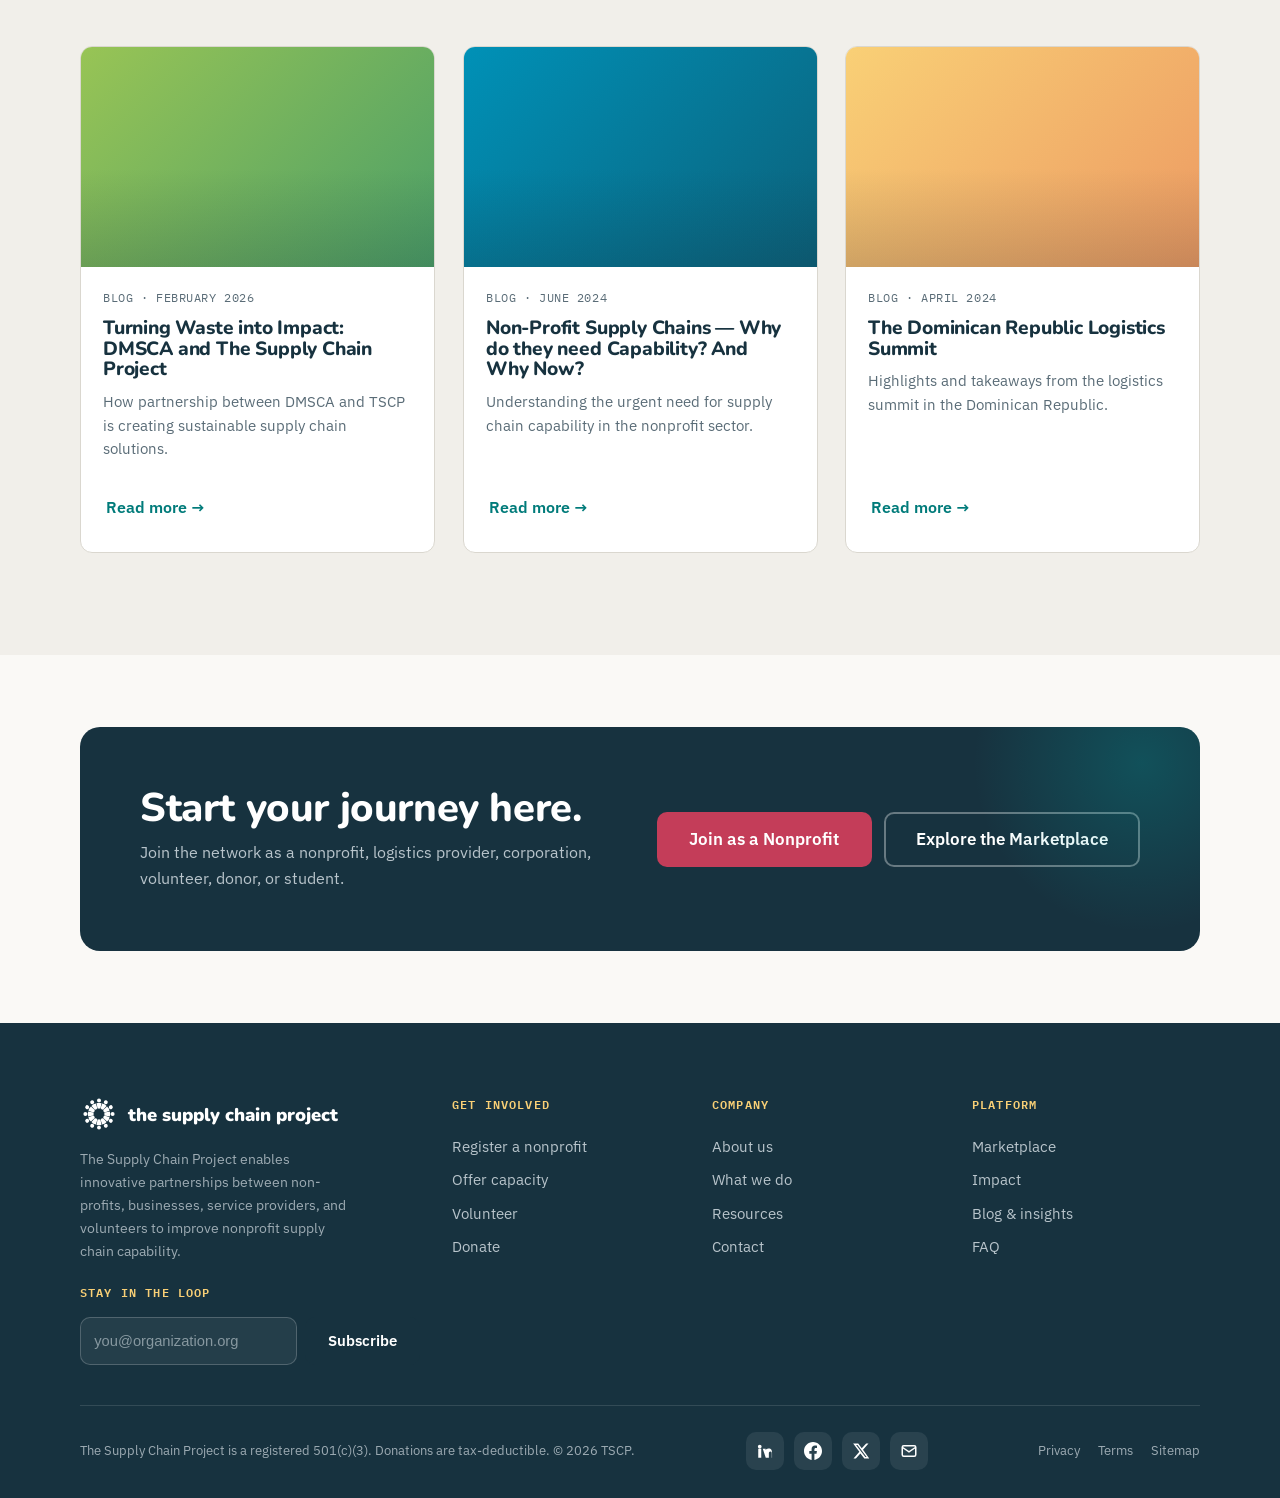
==== commit 4a48f303: "header changed to black" ====
--- a/index.html
+++ b/index.html
@@ -23,8 +23,8 @@
 <header class="site-header" data-header>
   <div class="container nav">
     <a class="brand" href="index.html" aria-label="The Supply Chain Project — home">
-      <img src="images/logo/tscp-mark-full-color.svg" alt="" width="44" height="44">
-      <span class="wordmark">the supply<br>chain project</span>
+      <img src="images/logo/logo-dark-unops-gic.png" alt="The Supply Chain Project" height="44">
+      <!-- <span class="wordmark">the supply<br>chain project</span> -->
     </a>
     <nav class="nav-links" data-nav-links aria-label="Primary">
       <a href="https://app.thesupplychainproject.org">Marketplace</a>
--- a/css/styles.css
+++ b/css/styles.css
@@ -125,27 +125,25 @@
 .section--navy :focus-visible,.hero--photo :focus-visible{outline-color:var(--gold)}
 
 /* ---------- 6. HEADER (persistent, every page) ---------- */
-.site-header{position:sticky;top:0;z-index:100;background:rgba(250,249,246,.9);
-  backdrop-filter:saturate(140%) blur(10px);border-bottom:1px solid var(--cloud);
+.site-header{position:sticky;top:0;z-index:100;background:rgba(0,0,0,.95);
+  backdrop-filter:saturate(140%) blur(10px);border-bottom:1px solid rgba(255,255,255,.1);
   transition:box-shadow .25s,padding .25s}
-.site-header.scrolled{box-shadow:0 6px 24px -14px rgba(23,50,63,.4)}
+.site-header.scrolled{box-shadow:0 6px 24px -14px rgba(0,0,0,.6)}
 .nav{display:flex;align-items:center;gap:24px;min-height:74px}
-.brand{display:flex;align-items:center;gap:12px;margin-right:auto}
-.brand img{width:44px;height:44px}
-.brand .wordmark{font-family:var(--font-display);font-weight:900;font-size:1.12rem;
-  color:var(--navy);letter-spacing:-.02em;line-height:1;white-space:nowrap}
-.brand .wordmark span{color:var(--teal-deep)}
+.brand{display:flex;align-items:center;gap:0;margin-right:auto}
+.brand img{height:48px;width:auto;max-width:200px;object-fit:contain}
+.brand .wordmark{display:none}
 .nav-links{display:flex;align-items:center;gap:6px}
-.nav-links a{color:var(--navy);font-weight:500;font-size:.96rem;padding:.5em .8em;
+.nav-links a{color:rgba(255,255,255,.9);font-weight:500;font-size:.96rem;padding:.5em .8em;
   border-radius:var(--r-sm);position:relative}
-.nav-links a:hover{color:var(--teal-deep);background:var(--mist)}
-.nav-links a[aria-current="page"]{color:var(--teal-deep)}
+.nav-links a:hover{color:var(--teal);background:rgba(255,255,255,.1)}
+.nav-links a[aria-current="page"]{color:var(--teal)}
 .nav-actions{display:flex;align-items:center;gap:10px}
-.nav-actions .signin{color:var(--navy);font-weight:500;font-size:.95rem;padding:.5em .6em}
-.nav-actions .signin:hover{color:var(--teal-deep)}
+.nav-actions .signin{color:#fff;font-weight:500;font-size:.95rem;padding:.5em .6em}
+.nav-actions .signin:hover{color:var(--teal)}
 .ext-arrow{font-size:.8em;opacity:.7}
 .menu-toggle{display:none;background:none;border:none;width:44px;height:44px;
-  align-items:center;justify-content:center;color:var(--navy)}
+  align-items:center;justify-content:center;color:#fff}
 .menu-toggle svg{width:26px;height:26px}
 
 /* ---------- 7. HERO ---------- */
@@ -394,8 +392,8 @@
 .socials svg{width:18px;height:18px}
 
 /* ---------- 19. LANDING PAGE (minimal chrome) ---------- */
-.lp-header{position:sticky;top:0;z-index:100;background:rgba(250,249,246,.94);
-  backdrop-filter:blur(8px);border-bottom:1px solid var(--cloud)}
+.lp-header{position:sticky;top:0;z-index:100;background:rgba(0,0,0,.95);
+  backdrop-filter:blur(8px);border-bottom:1px solid rgba(255,255,255,.1)}
 .lp-header .nav{min-height:64px}
 .lp-benefits{display:grid;grid-template-columns:repeat(3,1fr);gap:20px}
 .lp-benefit{display:flex;gap:14px;align-items:flex-start}
